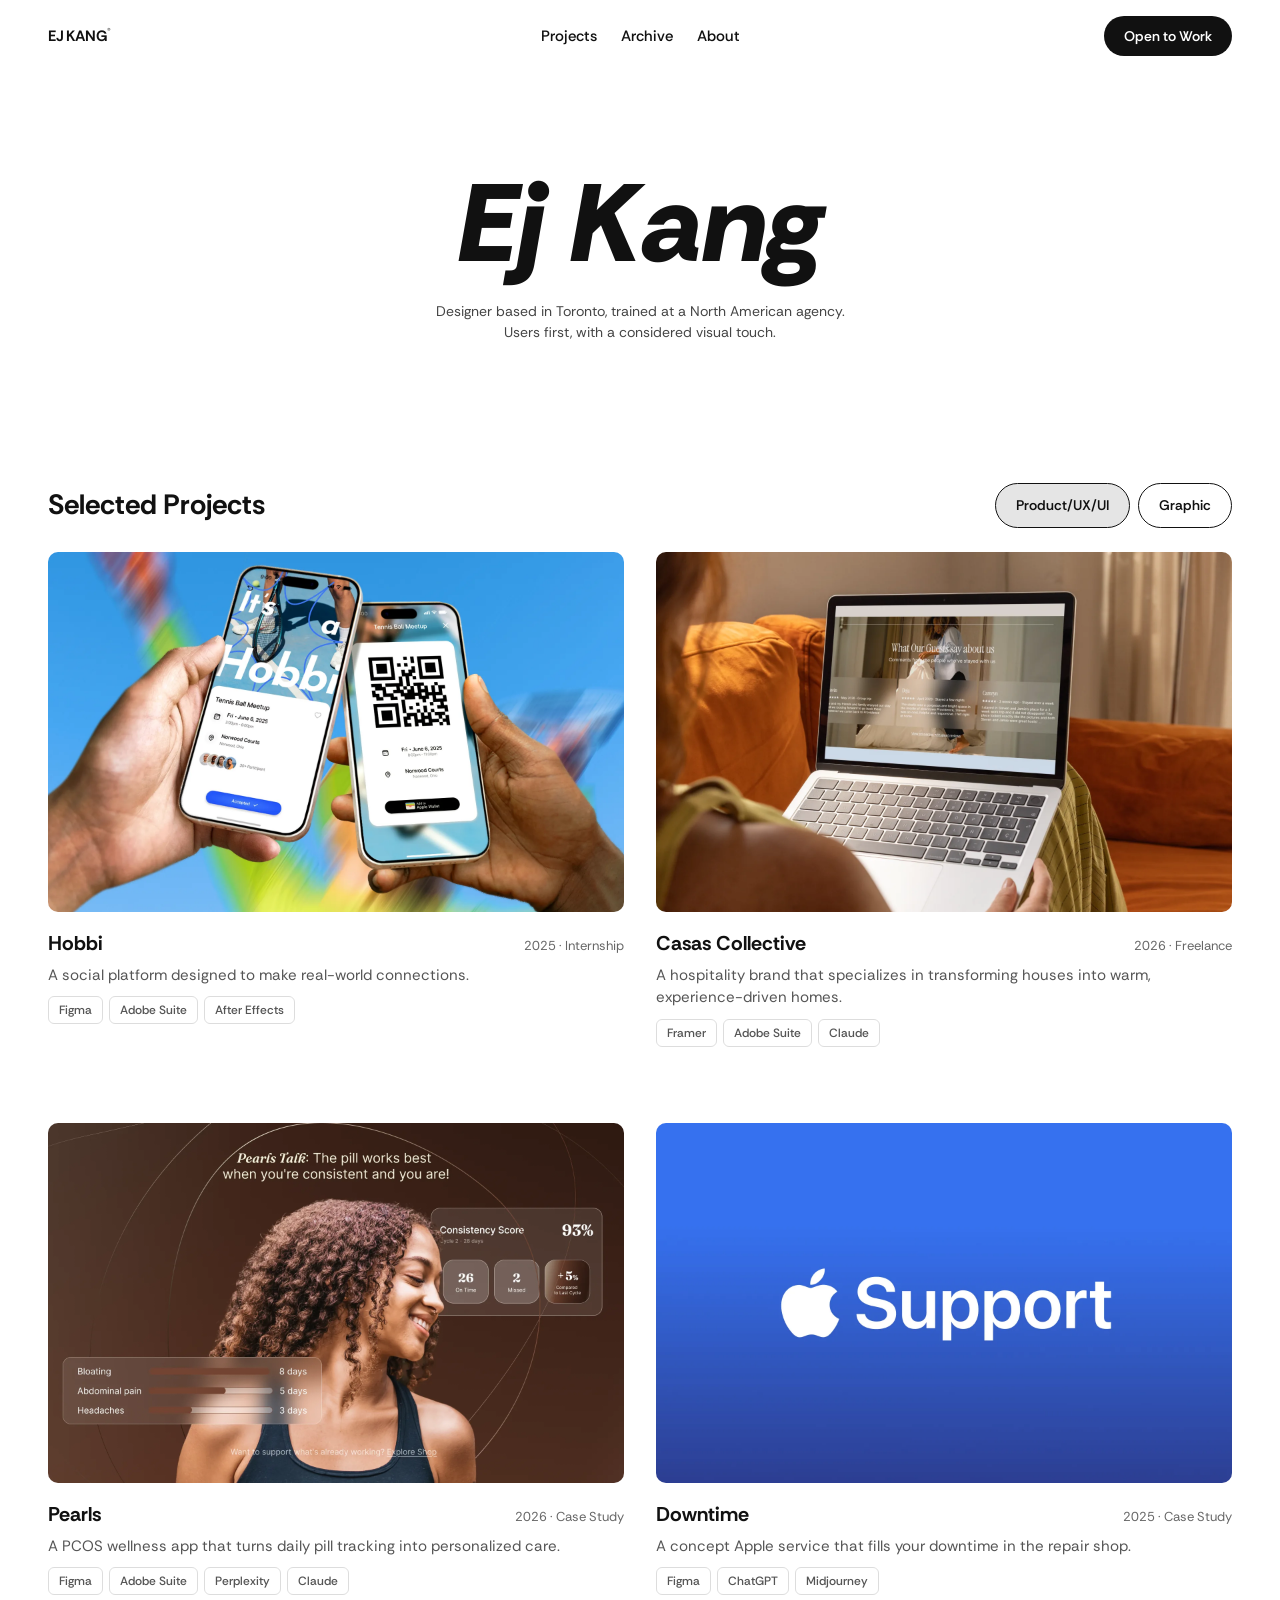
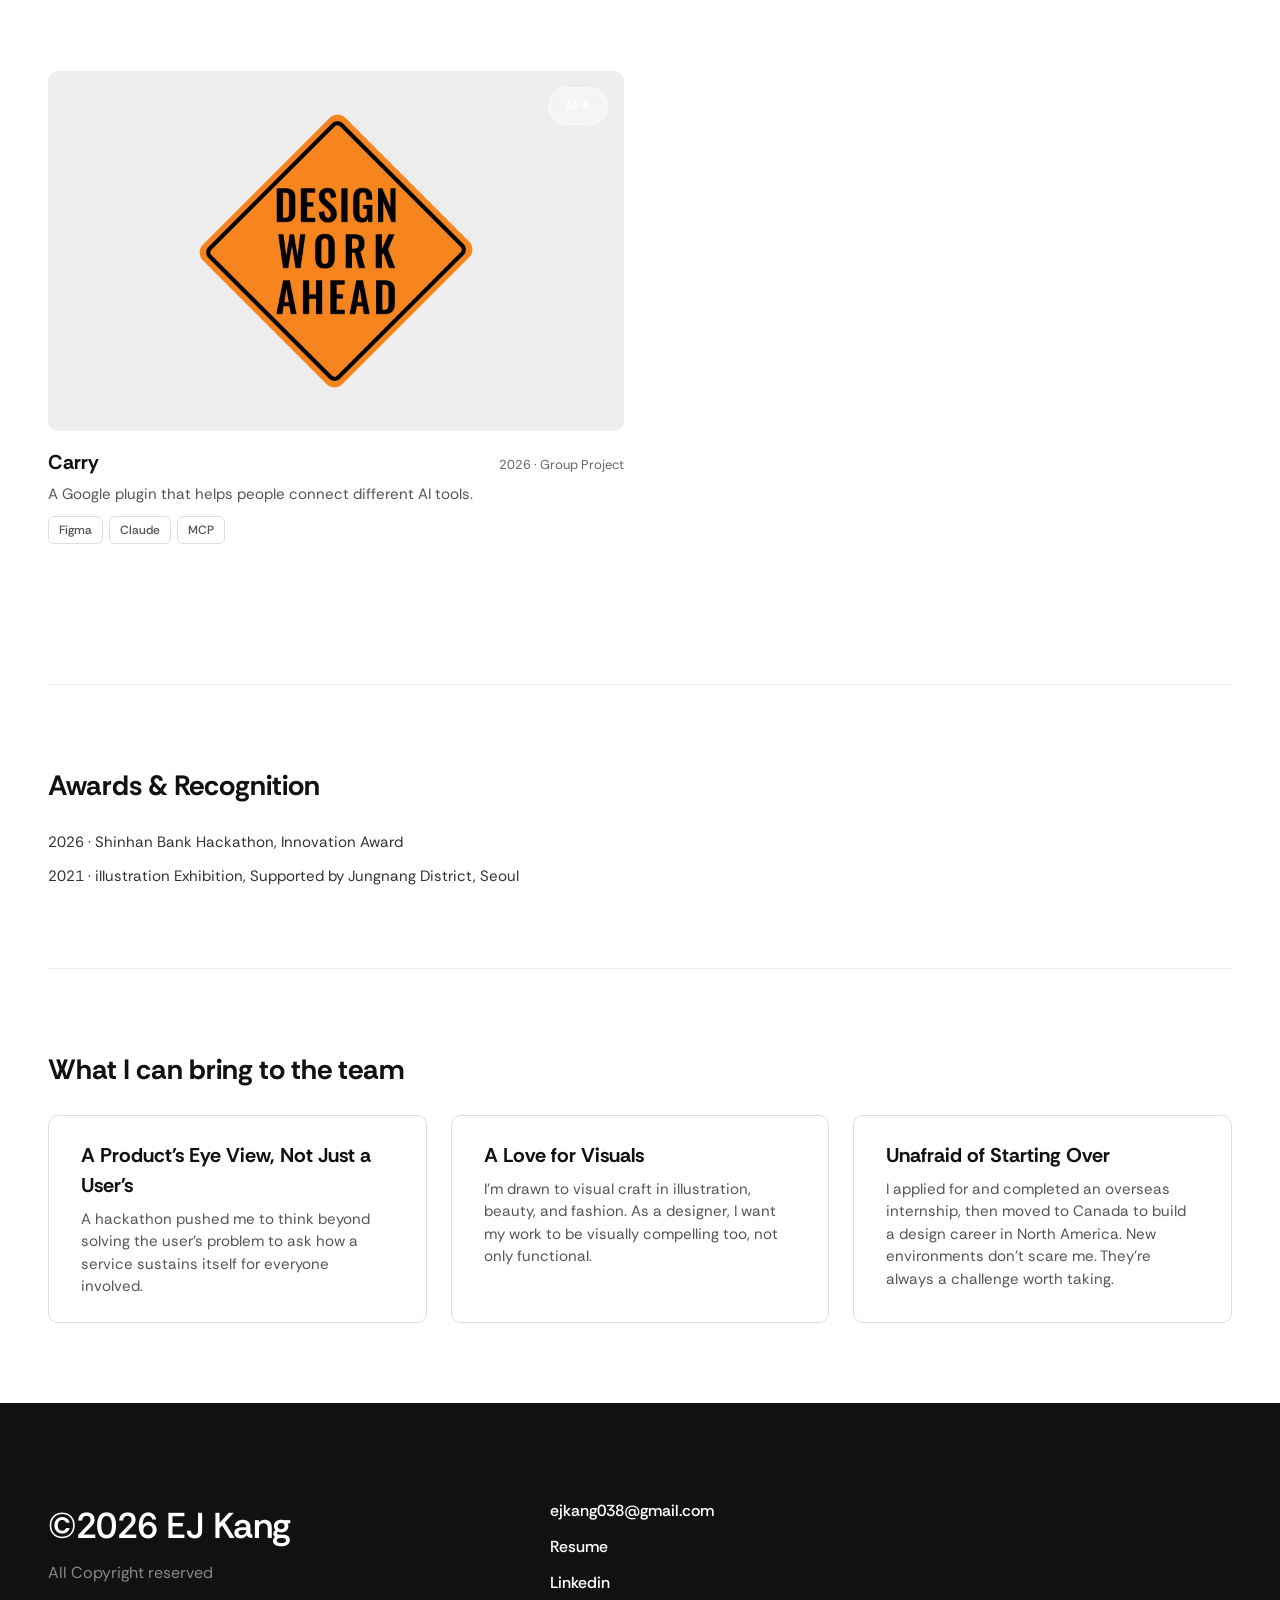
==== index.html @ 29d0599f "Add homepage dividers, name motion, and bold key words on About - Homepage: divider lines above Awar" ====
<!DOCTYPE html>
<html lang="en">
<head>
<!-- Umami -->
<script defer src="https://cloud.umami.is/script.js" data-website-id="9243c5bb-2964-4103-bc8a-e9dfcaadfc21"></script>
<link rel="icon" href="favicon.ico" sizes="any">
<link rel="icon" type="image/png" sizes="32x32" href="assets/icons/favicon-32.png">
<link rel="icon" type="image/png" sizes="16x16" href="assets/icons/favicon-16.png">
<link rel="apple-touch-icon" sizes="180x180" href="assets/icons/favicon-180.png">
<meta charset="UTF-8">
<meta name="viewport" content="width=device-width, initial-scale=1.0">
<title>EJ Kang | Portfolio</title>
<meta name="description" content="EJ Kang is a UX/UI designer based in Toronto. Agency-trained in North America, she designs with users at the center and a considered visual touch.">
<meta property="og:type" content="website">
<meta property="og:site_name" content="EJ Kang">
<meta property="og:title" content="EJ Kang | Portfolio">
<meta property="og:description" content="EJ Kang is a UX/UI designer based in Toronto. Agency-trained in North America, she designs with users at the center and a considered visual touch.">
<meta property="og:url" content="https://ej-kang.com/">
<meta property="og:image" content="https://ej-kang.com/assets/og/og-home.jpg">
<meta property="og:image:width" content="1200">
<meta property="og:image:height" content="630">
<meta name="twitter:card" content="summary_large_image">
<link rel="preload" href="assets/fonts/rethink-sans-latin-var.woff2" as="font" type="font/woff2" crossorigin>
<link rel="stylesheet" href="css/site.css?v=20261014">
<style>
  /* HERO */
  .hero {
    padding: 100px 0 60px;
  }
  .hero-row {
    display: flex;
    flex-direction: column;
    align-items: center;
    text-align: center;
    gap: 24px;
  }
  .hero h1 {
    font-size: clamp(56px, 11vw, 110px);
    font-weight: 700;
    letter-spacing: 0;
    line-height: 0.95;
  }
  .hero-tagline {
    max-width: 480px;
    font-size: 14px;
    color: #444;
  }
  .br-mobile { display: none; }

  /* HERO: click the name to spin it once in 3D */
  .hero-name { display: inline-block; perspective: 900px; cursor: pointer; -webkit-tap-highlight-color: transparent; border-radius: 12px; }
  .hero-name:focus-visible { outline: 2px solid #111; outline-offset: 8px; }
  .hero-name-inner { display: inline-block; transform-style: preserve-3d; }
  .hero-name.spin .hero-name-inner { animation: heroSpin 1s cubic-bezier(0.65, 0, 0.35, 1); }
  @keyframes heroSpin { from { transform: rotateY(0deg); } to { transform: rotateY(360deg); } }
  @media (prefers-reduced-motion: reduce) {
    .hero-name.spin .hero-name-inner { animation: none; }
  }

  /* PROJECTS */
  .section-label {
    font-size: 28px;
    font-weight: 700;
    margin: 80px 0 24px;
  }
  .section-header {
    display: flex;
    justify-content: space-between;
    align-items: center;
    margin: 80px 0 24px;
  }
  .section-header .section-label {
    margin: 0;
  }
  .filter-tabs {
    display: flex;
    gap: 8px;
  }
  .filter-tabs .tool {
    cursor: pointer;
    user-select: none;
    border: 1px solid #111;
    font-size: 14px;
    font-weight: 600;
    padding: 11px 20px;
    border-radius: 100px;
    background: transparent;
    color: #111;
  }
  .filter-tabs .tool.active {
    background: rgba(0, 0, 0, 0.1);
    color: #111;
    border-color: #111;
  }
  .projects-grid {
    display: grid;
    grid-template-columns: 1fr 1fr;
    column-gap: 32px;
    row-gap: 16px;
  }
  .project {
    margin-bottom: 60px;
  }
  .graphic-gallery {
    display: block;
    column-count: 3;
    column-gap: 16px;
  }
  .graphic-gallery img {
    display: block;
    width: 100%;
    height: auto;
    margin-bottom: 16px;
    break-inside: avoid;
    border-radius: 8px;
    background-color: rgba(0, 0, 0, 0.05);
    background-image: linear-gradient(100deg, rgba(0,0,0,0) 32%, rgba(0,0,0,0.05) 50%, rgba(0,0,0,0) 68%);
    background-size: 220% 100%;
    background-repeat: no-repeat;
    animation: gallerySkeleton 1.4s ease-in-out infinite;
  }
  .graphic-gallery img.loaded {
    background: none;
    animation: galleryFadeIn 0.45s ease;
  }
  @keyframes gallerySkeleton {
    from { background-position: 170% 0; }
    to   { background-position: -70% 0; }
  }
  @keyframes galleryFadeIn {
    from { opacity: 0; }
    to   { opacity: 1; }
  }
  @media (prefers-reduced-motion: reduce) {
    .graphic-gallery img,
    .graphic-gallery img.loaded { animation: none; }
  }
  .project-img {
    width: 100%;
    aspect-ratio: 16 / 10;
    border-radius: 10px;
    background: #eee;
    display: flex;
    align-items: center;
    justify-content: center;
    color: #999;
    font-size: 14px;
    overflow: hidden;
  }
  .project-img img { width: 100%; height: 100%; object-fit: cover; }
  .img-wrap { position: relative; }
  .img-overlay {
    position: absolute;
    inset: 0;
    background: rgba(0, 0, 0, 0.45);
    border-radius: 10px;
    display: flex;
    align-items: center;
    justify-content: center;
    color: #fff;
    font-size: 18px;
    font-weight: 600;
    letter-spacing: 0.5px;
    opacity: 0;
    transition: opacity 0.25s ease;
  }
  .img-wrap:hover .img-overlay { opacity: 1; }
  .ribbon {
    position: absolute;
    top: 16px;
    right: 16px;
    background: rgba(255, 255, 255, 0.4);
    backdrop-filter: blur(10px);
    -webkit-backdrop-filter: blur(10px);
    border: 1px solid rgba(255, 255, 255, 0.5);
    color: #fff;
    font-size: 13px;
    font-weight: 700;
    padding: 8px 16px;
    border-radius: 100px;
  }
  .project-tools {
    display: flex;
    gap: 6px;
    flex-wrap: wrap;
    margin-top: 10px;
  }
  .tool {
    font-size: 12px;
    font-weight: 500;
    padding: 4px 10px;
    border-radius: 6px;
    border: 1px solid #ddd;
    color: #555;
  }
  .project-meta {
    font-size: 13px;
    color: #666;
    white-space: nowrap;
  }
  .title-row {
    display: flex;
    justify-content: space-between;
    align-items: baseline;
    gap: 16px;
    margin-top: 16px;
  }
  .project-title {
    font-size: 20px;
    font-weight: 700;
  }
  .project-desc {
    font-size: 15px;
    color: #555;
    margin-top: 6px;
    max-width: 560px;
  }
  /* section dividers, same as the About page */
  #awards, #bring { border-top: 1px solid #eee; margin-top: 80px; }
  #awards > .section-label, #bring > .section-label { margin-top: 80px; }
  .award-list {
    display: flex;
    flex-direction: column;
    gap: 12px;
  }
  .award-item {
    font-size: 15px;
    color: #333;
  }

  /* WHAT I CAN BRING */
  .bring-scroll {
    display: flex;
    gap: 24px;
    overflow-x: auto;
  }
  .bring-item {
    border: 1px solid #ddd;
    border-radius: 10px;
    padding: 24px 32px;
    flex: 1 1 0;
    min-width: 280px;
    transition: border-color 0.2s ease, background 0.2s ease;
  }
  .bring-item:hover {
    border-color: #111;
    background: rgba(0, 0, 0, 0.1);
  }
  .bring-title {
    font-size: 20px;
    font-weight: 700;
    margin-bottom: 8px;
  }
  .bring-desc {
    font-size: 15px;
    color: #555;
    max-width: 640px;
  }

  /* CONTACT */
  .bottom-sheet {
    background: #111;
    color: #fff;
    margin-top: 80px;
  }

  /* Carry shake interaction */
  @keyframes carry-shake {
    0% { transform: translateX(0); }
    15% { transform: translateX(-6px); }
    30% { transform: translateX(6px); }
    45% { transform: translateX(-5px); }
    60% { transform: translateX(5px); }
    75% { transform: translateX(-3px); }
    90% { transform: translateX(3px); }
    100% { transform: translateX(0); }
  }
  #carry-shake.shaking { animation: carry-shake 0.55s cubic-bezier(0.36, 0.07, 0.19, 0.97) both; }
  @media (prefers-reduced-motion: reduce) {
    #carry-shake.shaking { animation: none; }
  }

  /* Project card hover lift + image zoom */
  .project { transition: transform 0.3s ease; }
  .project:has(.img-wrap:hover) { transform: translateY(-6px); }
  .project .img-wrap { cursor: pointer; }
  .project .project-img img { transition: transform 0.4s ease; }
  .project .img-wrap:hover .project-img img { transform: scale(1.06); }
  @media (max-width: 640px) {
    .hero-tagline { max-width: 100%; }
    .br-mobile { display: inline; }
    .projects-grid { grid-template-columns: 1fr; row-gap: 24px; }
    /* must stay after .projects-grid: same specificity, later rule wins */
    .graphic-gallery { column-count: 2; }
    .section-header { flex-direction: column; align-items: flex-start; gap: 12px; margin: 60px 0 16px; }
    .filter-tabs .tool { font-size: 12px; padding: 8px 14px; }
    .section-label { font-size: 22px; margin: 60px 0 16px; }
    .award-item { font-size: 13px; }
    #awards, #bring { margin-top: 60px; }
    #awards > .section-label, #bring > .section-label { margin-top: 60px; }
    .bring-item { flex: 0 0 280px; padding: 20px 24px; }
    .bring-title { font-size: 17px; }
    .bring-desc { font-size: 13px; }
  }
</style>
</head>
<body>

<div class="wrap wrap--wide">
  <nav>
    <div class="nav-left">
      <span class="logo">EJ KANG<sup>®</sup></span>
    </div>
    <div class="navlinks">
        <a href="#projects">Projects</a>
        <a href="#">Archive</a>
        <a href="about.html">About</a>
      </div>
    <div class="nav-right">
      <a href="#contact" class="nav-cta"><span class="nav-cta-roll"><span class="cta-stack"><span>Open to Work</span><span>Open to Work</span></span></span></a>
      <button type="button" class="nav-plus-mobile" id="navMobileToggle" aria-expanded="false" aria-label="Open menu" onclick="toggleMobileNav()">+</button>
    </div>
    <div class="nav-mobile-menu" id="navMobileMenu">
      <a href="#projects">Projects</a>
      <a href="#">Archive</a>
      <a href="about.html">About</a>
    </div>
  </nav>
  <main>

  <section class="hero">
    <div class="hero-row">
      <h1 class="entry" style="--d:0.05s;"><span class="hero-name" role="button" tabindex="0" aria-label="Ej Kang. Spin"><span class="hero-name-inner" data-italic-motion data-from="700" data-delay="700" data-mode="blend" data-dur="1400" data-stagger="90" data-ease="cubic-bezier(0.33, 0, 0.2, 1)"><span aria-hidden="true"><span class="kw-l">E</span><span class="kw-l">j</span> <span class="kw-l">K</span><span class="kw-l">a</span><span class="kw-l">n</span><span class="kw-l">g</span></span></span></span></h1>
      <p class="hero-tagline entry" style="--d:0.15s;">
        Designer based in Toronto,<br class="br-mobile"> trained at a North&nbsp;American&nbsp;agency.<br>Users first, with a considered visual touch.
      </p>
    </div>
  </section>

  <section id="projects">
    <div class="section-header">
      <h2 class="section-label">Selected Projects</h2>
      <div class="filter-tabs">
        <span class="tool active" data-tab="product">Product/UX/UI</span>
        <span class="tool" data-tab="graphic">Graphic</span>
      </div>
    </div>

    <div class="projects-grid" id="grid-product">
    <div class="project reveal">
      <a href="hobbi.html" class="img-wrap" style="text-decoration:none;color:inherit;display:block;" data-umami-event="project-click" data-umami-event-project="Hobbi">
        <div class="project-img"><img fetchpriority="high" decode="async" width="1920" height="1080" src="assets/hobbi/hobbi-hero.webp" alt="Hobbi: two phones showing a tennis meetup event and QR ticket"></div>
        <div class="img-overlay">UI · BX</div>
      </a>
      <div class="title-row">
        <div class="project-title">Hobbi</div>
        <div class="project-meta">2025 · Internship</div>
      </div>
      <div class="project-desc">A social platform designed to make real-world connections.</div>
      <div class="project-tools">
        <span class="tool">Figma</span>
        <span class="tool">Adobe Suite</span>
        <span class="tool">After Effects</span>
      </div>
    </div>

    <div class="project reveal">
      <a href="casas-collective.html" class="img-wrap" style="text-decoration:none;color:inherit;display:block;" data-umami-event="project-click" data-umami-event-project="Casas Collective">
        <div class="project-img"><img loading="lazy" decode="async" width="1920" height="1080" src="assets/casas/casas-thumb.webp" alt="Casas Collective" style="width:100%;height:100%;object-fit:cover;display:block;"></div>
        <div class="img-overlay">Web · UXUI · BX</div>
      </a>
      <div class="title-row">
        <div class="project-title">Casas Collective</div>
        <div class="project-meta">2026 · Freelance</div>
      </div>
      <div class="project-desc">A hospitality brand that specializes in transforming houses into warm, experience-driven homes.</div>
      <div class="project-tools">
        <span class="tool">Framer</span>
        <span class="tool">Adobe Suite</span>
        <span class="tool">Claude</span>
      </div>
    </div>

    <div class="project reveal">
      <a href="pearls.html" class="img-wrap" style="text-decoration:none;color:inherit;display:block;" data-umami-event="project-click" data-umami-event-project="Pearls">
        <div class="project-img"><img loading="lazy" decode="async" width="1920" height="1080" src="assets/pearls/pearls-thumb.webp" alt="Pearls: wordmark on a deep brown background"></div>
        <div class="img-overlay">Product · UXUI</div>
      </a>
      <div class="title-row">
        <div class="project-title">Pearls</div>
        <div class="project-meta">2026 · Case Study</div>
      </div>
      <div class="project-desc">A PCOS wellness app that turns daily pill tracking into personalized care.</div>
      <div class="project-tools">
        <span class="tool">Figma</span>
        <span class="tool">Adobe Suite</span>
        <span class="tool">Perplexity</span>
        <span class="tool">Claude</span>
      </div>
    </div>

    <div class="project reveal">
      <a href="downtime.html" class="img-wrap" style="text-decoration:none;color:inherit;display:block;" data-umami-event="project-click" data-umami-event-project="Downtime">
        <div class="project-img"><img loading="lazy" decode="async" width="1920" height="1080" src="assets/downtime/downtime-thumb.webp" alt="Downtime" style="width:100%;height:100%;object-fit:cover;display:block;"></div>
        <div class="img-overlay">UX · UI</div>
      </a>
      <div class="title-row">
        <div class="project-title">Downtime</div>
        <div class="project-meta">2025 · Case Study</div>
      </div>
      <div class="project-desc">A concept Apple service that fills your downtime in the repair shop.</div>
      <div class="project-tools">
        <span class="tool">Figma</span>
        <span class="tool">ChatGPT</span>
        <span class="tool">Midjourney</span>
      </div>
    </div>

    <div class="project reveal">
      <div class="img-wrap" id="carry-shake" style="cursor:pointer;">
        <div class="project-img"><img loading="lazy" decode="async" width="1920" height="1080" src="assets/carry/carry-thumb.webp" alt="Carry" style="width:100%;height:100%;object-fit:cover;display:block;"></div>
        <div class="img-overlay">Product · BX</div>
        <div class="ribbon">AI ✦</div>
      </div>
      <div class="title-row">
        <div class="project-title">Carry</div>
        <div class="project-meta">2026 · Group Project</div>
      </div>
      <div class="project-desc">A Google plugin that helps people connect different AI tools.</div>
      <div class="project-tools">
        <span class="tool">Figma</span>
        <span class="tool">Claude</span>
        <span class="tool">MCP</span>
      </div>
    </div>
    </div>

    <div class="projects-grid graphic-gallery" id="grid-graphic" style="display:none;">
      <img loading="lazy" decode="async" width="1000" height="1415" src="assets/graphic/graphic-1.webp" alt="Graphic work 1">
      <img loading="lazy" decode="async" width="1000" height="1540" src="assets/graphic/graphic-2.webp" alt="Graphic work 2">
      <img loading="lazy" decode="async" width="1000" height="1000" src="assets/graphic/graphic-3.webp" alt="Graphic work 3">
      <img loading="lazy" decode="async" width="1000" height="1000" src="assets/graphic/graphic-4.webp" alt="Graphic work 4">
      <img loading="lazy" decode="async" width="621" height="878" src="assets/graphic/graphic-5.webp" alt="Graphic work 5">
      <img loading="lazy" decode="async" width="1000" height="1000" src="assets/graphic/graphic-6.webp" alt="Graphic work 6">
      <img loading="lazy" decode="async" width="1000" height="1143" src="assets/graphic/graphic-7.webp" alt="Graphic work 7">
      <img loading="lazy" decode="async" width="525" height="525" src="assets/graphic/graphic-8.webp" alt="Graphic work 8">
      <img loading="lazy" decode="async" width="525" height="525" src="assets/graphic/graphic-9.webp" alt="Graphic work 9">
      <img loading="lazy" decode="async" width="834" height="1194" src="assets/graphic/graphic-10.webp" alt="Graphic work 10">
      <img loading="lazy" decode="async" width="1000" height="1328" src="assets/graphic/graphic-11.webp" alt="Graphic work 11">
      <img loading="lazy" decode="async" width="1000" height="1327" src="assets/graphic/graphic-12.webp" alt="Graphic work 12">
      <img loading="lazy" decode="async" width="1000" height="1416" src="assets/graphic/graphic-13.webp" alt="Graphic work 13">
      <img loading="lazy" decode="async" width="1000" height="1000" src="assets/graphic/graphic-14.webp" alt="Graphic work 14">
      <img loading="lazy" decode="async" width="1000" height="1414" src="assets/graphic/graphic-15.webp" alt="Graphic work 15">
    </div>
  </section>

  <section id="awards">
    <h2 class="section-label reveal">Awards & Recognition</h2>
    <div class="award-list">
      <div class="award-item">2026 · Shinhan Bank Hackathon, Innovation Award</div>
      <div class="award-item">2021 · illustration Exhibition, Supported by Jungnang District, Seoul</div>
    </div>
  </section>

  <section id="bring">
    <h2 class="section-label reveal">What I can bring to the team</h2>

    <div class="bring-scroll">
    <div class="bring-item">
      <div class="bring-title">A Product's Eye View, Not Just a User's</div>
      <p class="bring-desc">A hackathon pushed me to think beyond solving the user's problem to ask how a service sustains itself for everyone involved.</p>
    </div>

    <div class="bring-item">
      <div class="bring-title">A Love for Visuals</div>
      <p class="bring-desc">I'm drawn to visual craft in illustration, beauty, and fashion. As a designer, I want my work to be visually compelling too, not only functional.</p>
    </div>

    <div class="bring-item">
      <div class="bring-title">Unafraid of Starting Over</div>
      <p class="bring-desc">I applied for and completed an overseas internship, then moved to Canada to build a design career in North America. New environments don't scare me. They're always a challenge worth taking.</p>
    </div>
    </div>
  </section>
  </main>
</div>

<footer class="bottom-sheet">
  <div class="wrap wrap--wide">
    <section id="contact" class="contact">
      <div class="bottom-left">
        <h2>©2026 EJ Kang</h2>
        <p class="copyright-sub">All Copyright reserved</p>
      </div>
      <div class="bottom-links">
        <a href="mailto:ejkang038@gmail.com" data-umami-event="external-link" data-umami-event-link="email">ejkang038@gmail.com</a>
        <a href="https://docs.google.com/document/d/1tygZGHCwR9sJoc2kIixEkGQdjlFJI0BtpjXjynefcQQ/edit?usp=sharing" target="_blank" rel="noopener" data-umami-event="resume-click">Resume</a>
        <a href="https://www.linkedin.com/in/ejkang085333" target="_blank" rel="noopener" data-umami-event="external-link" data-umami-event-link="linkedin">Linkedin</a>
      </div>
    </section>
  </div>
</footer>

<script>
  const filterTabs = document.querySelectorAll('.filter-tabs .tool');
  const filterGrids = {
    product: document.getElementById('grid-product'),
    graphic: document.getElementById('grid-graphic')
  };
  const filterDisplay = { product: 'grid', graphic: 'block' };
  filterTabs.forEach(function(tab) {
    tab.addEventListener('click', function() {
      filterTabs.forEach(function(t) { t.classList.remove('active'); });
      tab.classList.add('active');
      Object.keys(filterGrids).forEach(function(key) {
        filterGrids[key].style.display = (key === tab.dataset.tab) ? filterDisplay[key] : 'none';
      });
      if (window.setScrollContext) setScrollContext('home-' + tab.dataset.tab);
    });
  });

  // Carry card shakes on click (no detail page yet)
  var carryShake = document.getElementById('carry-shake');
  if (carryShake) {
    carryShake.addEventListener('click', function() {
      if (window.umami) umami.track('carry-shake');
      carryShake.classList.remove('shaking');
      void carryShake.offsetWidth; // restart animation
      carryShake.classList.add('shaking');
    });
    carryShake.addEventListener('animationend', function() {
      carryShake.classList.remove('shaking');
    });
  }
</script>

<script src="js/site.js?v=20261014"></script>
</body>
</html>
---- css/site.css ----
@font-face {
  font-family: 'Rethink Sans';
  src: url('../assets/fonts/rethink-sans-latin-var.woff2') format('woff2');
  font-weight: 400 800;
  font-style: normal;
  font-display: swap;
  unicode-range: U+0000-00FF, U+0131, U+0152-0153, U+02BB-02BC, U+02C6, U+02DA, U+02DC, U+2000-206F, U+2074, U+20AC, U+2122, U+2190-2199, U+2212, U+2215, U+FEFF, U+FFFD;
}
@font-face {
  font-family: 'Rethink Sans';
  src: url('../assets/fonts/rethink-sans-latin-italic-var.woff2') format('woff2');
  font-weight: 400 800;
  font-style: italic;
  font-display: swap;
  unicode-range: U+0000-00FF, U+0131, U+0152-0153, U+02BB-02BC, U+02C6, U+02DA, U+02DC, U+2000-206F, U+2074, U+20AC, U+2122, U+2190-2199, U+2212, U+2215, U+FEFF, U+FFFD;
}

/* Italic motion: letters rest in their final italic bold look; js/site.js animates into it */
.kw-l { display: inline-block; font-weight: 800; font-style: italic; }
[data-mode="weight"] .kw-l { font-style: normal; }

/* ==========================================================
   site.css — shared across every page
   Page-specific styles stay in each HTML file's <style> block,
   which loads after this file and therefore wins on conflicts.
   ========================================================== */

/* BASE */
* { margin: 0; padding: 0; box-sizing: border-box; }
body {
  font-family: 'Rethink Sans', -apple-system, BlinkMacSystemFont, sans-serif;
  color: #111;
  background: #fff;
  line-height: 1.5;
}
.wrap { max-width: 980px; margin: 0 auto; padding: 0 32px; }

/* NAV */
nav {
  position: sticky;
  top: 0;
  z-index: 100;
  display: grid;
  grid-template-columns: 1fr auto 1fr;
  align-items: center;
  background: #fff;
  padding: 16px 0;
}
.nav-left { display: flex; align-items: baseline; gap: 12px; }
.logo { font-weight: 700; font-size: 15px; letter-spacing: -0.2px; }
.logo sup { font-size: 10px; }
.nav-right { display: flex; align-items: center; justify-content: flex-end; gap: 24px; grid-column: 3; }
.navlinks { display: flex; gap: 24px; }
.navlinks a { color: #111; text-decoration: none; font-size: 15px; font-weight: 500; }
.navlinks a:hover { opacity: 0.6; }
.nav-cta {
  background: #111; color: #fff; font-size: 14px; font-weight: 600;
  padding: 11px 20px; border-radius: 100px; text-decoration: none; white-space: nowrap;
}
.nav-cta { display: inline-flex; justify-content: center; line-height: 1.3; overflow: hidden; }
.nav-cta.sized { transition: background 0.2s ease, transform 0.12s ease, width 0.4s cubic-bezier(0.65, 0, 0.35, 1); }
.nav-cta-roll { display: block; height: 1.3em; overflow: hidden; }
.cta-stack { display: block; transition: transform 0.4s cubic-bezier(0.65, 0, 0.35, 1); }
.cta-stack > span { display: block; height: 1.3em; white-space: nowrap; }
.nav-cta:hover .cta-stack { transform: translateY(-1.3em); }
.cta-stack.swap { transform: translateY(-1.3em) !important; }
.cta-stack.reset { transition: none; }
.nav-plus-mobile {
  display: none; width: 40px; height: 40px; border-radius: 50%;
  background: #111; align-items: center; justify-content: center;
  text-decoration: none; color: #fff; font-size: 20px; flex-shrink: 0;
  border: none; cursor: pointer; font-family: inherit; padding: 0; line-height: 1;
}
.nav-plus-mobile:hover { background: #333; }
.nav-mobile-menu {
  display: none;
  position: absolute;
  top: 62px;
  right: 12px;
  background: #fff;
  border-radius: 12px;
  box-shadow: 0 8px 24px rgba(0,0,0,0.15);
  padding: 8px;
  flex-direction: column;
  min-width: 160px;
  z-index: 200;
}
.nav-mobile-menu.open { display: flex; }
.nav-mobile-menu a {
  padding: 12px 16px; color: #111; text-decoration: none;
  font-size: 15px; font-weight: 500; border-radius: 8px;
}
.nav-mobile-menu a:hover { background: #f5f5f5; }

/* CONTACT / FOOTER */
/* about.html overrides margin-top to 40px in its own <style> */
.bottom-sheet { background: #111; color: #fff; margin-top: 80px; }
.contact { padding: 100px 0; display: flex; justify-content: space-between; align-items: flex-start; gap: 40px; }
.contact h2 { font-size: 36px; font-weight: 600; letter-spacing: -0.5px; margin-bottom: 8px; color: #fff; }
.copyright-sub { font-size: 16px; color: #888; }
.bottom-links { display: flex; flex-direction: column; gap: 12px; text-align: left; }
.bottom-links a { color: #fff; font-weight: 500; text-decoration: none; font-size: 16px; }
.bottom-links a:hover { text-decoration: underline; }

@media (max-width: 640px) {
  .wrap { padding: 0 16px; }
  .navlinks { display: none; }
  .nav-plus-mobile { display: flex; }
  .nav-right { gap: 0; }

  /* Copyright / footer */
  .contact { flex-direction: column; gap: 24px; padding: 60px 0; }
  .contact h2 { font-size: 24px; }
  .copyright-sub { font-size: 13px; }
  .bottom-links a { font-size: 14px; }
}

/* ===== Micro-interactions ===== */
/* Underline slide on links */
.navlinks a, .bottom-links a { position: relative; }
.navlinks a::after, .bottom-links a::after {
  content: ''; position: absolute; left: 0; bottom: -2px;
  width: 100%; height: 1px; background: currentColor;
  transform: scaleX(0); transform-origin: left;
  transition: transform 0.28s ease;
}
.navlinks a:hover::after, .bottom-links a:hover::after { transform: scaleX(1); }
.bottom-links a:hover { text-decoration: none; }
.navlinks a:hover { opacity: 1; }
/* Button press feedback */
.nav-cta, .nav-plus-mobile { transition: background 0.2s ease, transform 0.12s ease; }
.nav-cta:active, .nav-plus-mobile:active { transform: scale(0.95); }
/* Scroll reveal */
.reveal { opacity: 0; transform: translateY(20px); transition: opacity 0.6s ease, transform 0.6s ease; }
.reveal.in { opacity: 1; transform: translateY(0); }
/* Page entry fade */
.entry { opacity: 0; transform: translateY(16px); }
.entry.play { animation: entryFadeUp 0.6s ease forwards; animation-delay: var(--d, 0s); }
@keyframes entryFadeUp { to { opacity: 1; transform: translateY(0); } }
@media (prefers-reduced-motion: reduce) {
  .reveal, .entry { opacity: 1 !important; transform: none !important; transition: none !important; animation: none !important; }
  .navlinks a::after, .bottom-links a::after { transition: none; }
  .cta-stack, .nav-cta.sized, .detail-arrow, .cd-pl { transition: none; }
}

/* ===== DETAIL PAGES: split layout (left info fixed, right media scrolls) ===== */
.wrap--wide { --gutter: 48px; max-width: 1440px; padding: 0 var(--gutter); }
.detail-split { display: grid; grid-template-columns: minmax(0, 2fr) minmax(0, 3fr); gap: var(--gutter); align-items: start; }
.detail-info {
  position: sticky; top: 72px; z-index: 5; /* keeps the floating prev/next pill above the image column */
  min-height: calc(100vh - 72px); max-height: calc(100vh - 72px);
  overflow-y: auto; scrollbar-width: none;
  display: flex; flex-direction: column; padding: 48px 0;
}
.detail-info::-webkit-scrollbar { display: none; }
.detail-info h1 { font-size: clamp(40px, calc(5.4vw - 8px), 70px); /* sized so "Casas Collective" fits on one line */ font-weight: 600; letter-spacing: -1.5px; line-height: 0.95; margin-bottom: 48px; }
.detail-cols {
  display: grid; grid-template-columns: minmax(0, 1fr) minmax(0, 2fr);
  grid-template-areas: "year disc" "credit about";
  column-gap: var(--gutter); row-gap: 48px;
}
.detail-side, .detail-col-main { display: contents; }
.detail-year { grid-area: year; }
.detail-disciplines { grid-area: disc; }
.detail-credit { grid-area: credit; }
.detail-about { grid-area: about; }
.detail-year { font-size: 16px; color: #111; }
.detail-cols p { font-size: 16px; color: #111; }
.detail-about p { margin-bottom: 16px; max-width: 440px; }
.detail-about p:last-child { margin-bottom: 0; }
.detail-credit p { color: rgba(17, 17, 17, 0.5); }
/* prev / next project: floating pill at the bottom center of the screen */
.detail-nav {
  position: fixed; left: 50%; bottom: 24px; transform: translateX(-50%); z-index: 90;
  display: flex; gap: 4px; padding: 6px;
  background: rgba(17, 17, 17, 0.6); backdrop-filter: blur(20px); -webkit-backdrop-filter: blur(20px);
  border-radius: 100px; box-shadow: 0 8px 24px rgba(0, 0, 0, 0.18);
}
.detail-nav .detail-arrow {
  display: flex; align-items: center; justify-content: center;
  width: 48px; height: 40px; border-radius: 100px; color: #fff; font-size: 20px;
  transition: background 0.2s ease, transform 0.25s ease;
}
.detail-nav .detail-arrow:hover { background: rgba(255, 255, 255, 0.14); }
.detail-arrow { font-size: 32px; line-height: 1; color: #111; text-decoration: none; display: inline-block; transition: transform 0.25s ease; }
.detail-arrow--prev:hover { transform: translateX(-8px); }
.detail-arrow--next:hover { transform: translateX(8px); }
.detail-media { padding: 48px 0 96px; min-width: 0; }
.detail-media .detail-hero-img { border-radius: 10px; overflow: hidden; }
/* one even 24px rhythm between every block in the right column */
.detail-media > * { margin-top: 0 !important; margin-bottom: 0 !important; padding-top: 0 !important; padding-bottom: 0 !important; }
.detail-media > * + * { margin-top: 24px !important; }
.detail-media .gallery { gap: 24px; }
.detail-media > .core-decision-section { margin-top: 96px !important; }
/* footer on detail pages follows the same columns: copyright under the info panel, links under the images */
.wrap--wide .contact { display: grid; grid-template-columns: minmax(0, 2fr) minmax(0, 3fr); gap: var(--gutter); padding: 96px 0; }
.visually-hidden { position: absolute !important; width: 1px; height: 1px; overflow: hidden; clip: rect(0 0 0 0); white-space: nowrap; }
/* Core Decision accordion */
.cd-title { font-size: 40px; font-weight: 700; letter-spacing: -0.5px; margin-bottom: 24px; }
.cd-list { border-top: 1px solid #ddd; }
.cd-list details { border-bottom: 1px solid #ddd; }
.cd-list summary { list-style: none; display: grid; grid-template-columns: 48px 1fr 24px; gap: 24px; padding: 24px 0; cursor: pointer; align-items: baseline; }
.cd-list summary::-webkit-details-marker { display: none; }
.cd-n { font-size: 14px; color: rgba(17, 17, 17, 0.5); }
.cd-t { font-size: 18px; font-weight: 700; }
.cd-pl { font-size: 22px; text-align: right; transition: transform 0.25s ease; }
.cd-list details[open] .cd-pl { transform: rotate(45deg); }
.cd-list details p { padding: 0 48px 24px 72px; font-size: 15px; color: #555; max-width: 620px; }
@media (max-width: 900px) {
  .detail-split { grid-template-columns: 1fr; gap: 0; }
  .detail-info { position: static; min-height: 0; max-height: none; overflow: visible; }
  /* mobile: "2026 · Case Study · Solo Project" on one line, then roles, then intro */
  .detail-cols { display: block; }
  .detail-year, .detail-credit, .detail-credit p { display: inline; }
  .detail-credit p::before { content: "\00B7\00A0"; }
  .detail-disciplines { display: block; margin-top: 24px; }
  .detail-about { display: block; margin-top: 48px; }
  .cd-title { font-size: 26px; }
  .cd-list summary { grid-template-columns: 24px 1fr 24px; gap: 24px; }
  .cd-list details p { padding: 0 0 24px 48px; }
  .wrap--wide .contact { grid-template-columns: 1fr; gap: 24px; padding: 48px 0; }
}
@media (max-width: 640px) { .wrap--wide { --gutter: 16px; } }
/* Detail pages: 3s hint under the pill on page entry */
.cta-hint {
  position: absolute; right: 0; top: calc(100% + 12px);
  background: rgba(0, 0, 0, 0.1); backdrop-filter: blur(12px); -webkit-backdrop-filter: blur(12px);
  color: #111; font-size: 13px; line-height: 1.4; font-weight: 600; text-align: center;
  padding: 10px 18px; border-radius: 16px; white-space: nowrap;
  opacity: 0; transform: translateY(-4px); transition: opacity 0.3s ease, transform 0.3s ease;
  pointer-events: none;
}
.cta-hint::before {
  content: ''; position: absolute; top: -6px; right: var(--arrow-right, 28px); width: 10px; height: 10px;
  background: rgba(0, 0, 0, 0.1);
  transform: rotate(45deg); clip-path: polygon(0 0, 100% 0, 0 100%);
}
.cta-hint.show { opacity: 1; transform: none; }
.nav-right { position: relative; }
@media (prefers-reduced-motion: reduce) { .cta-hint { transition: none; } }
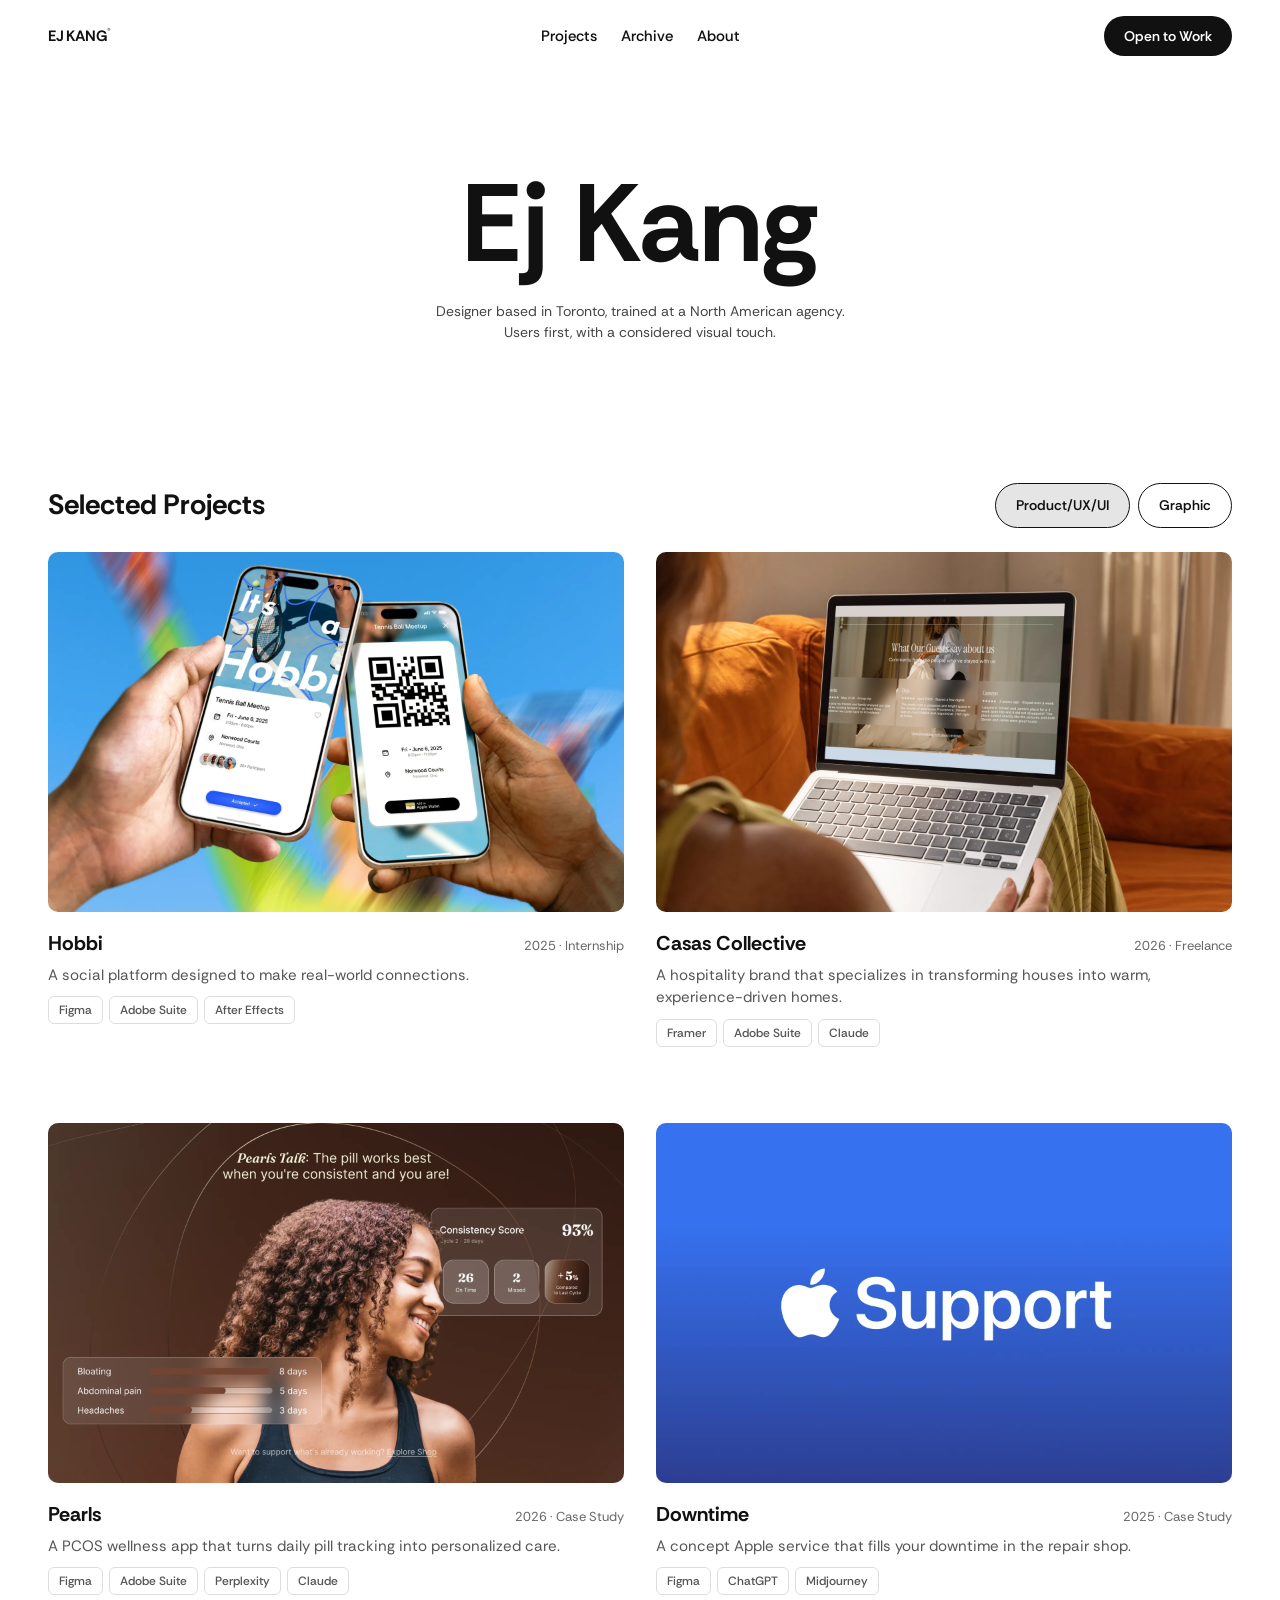
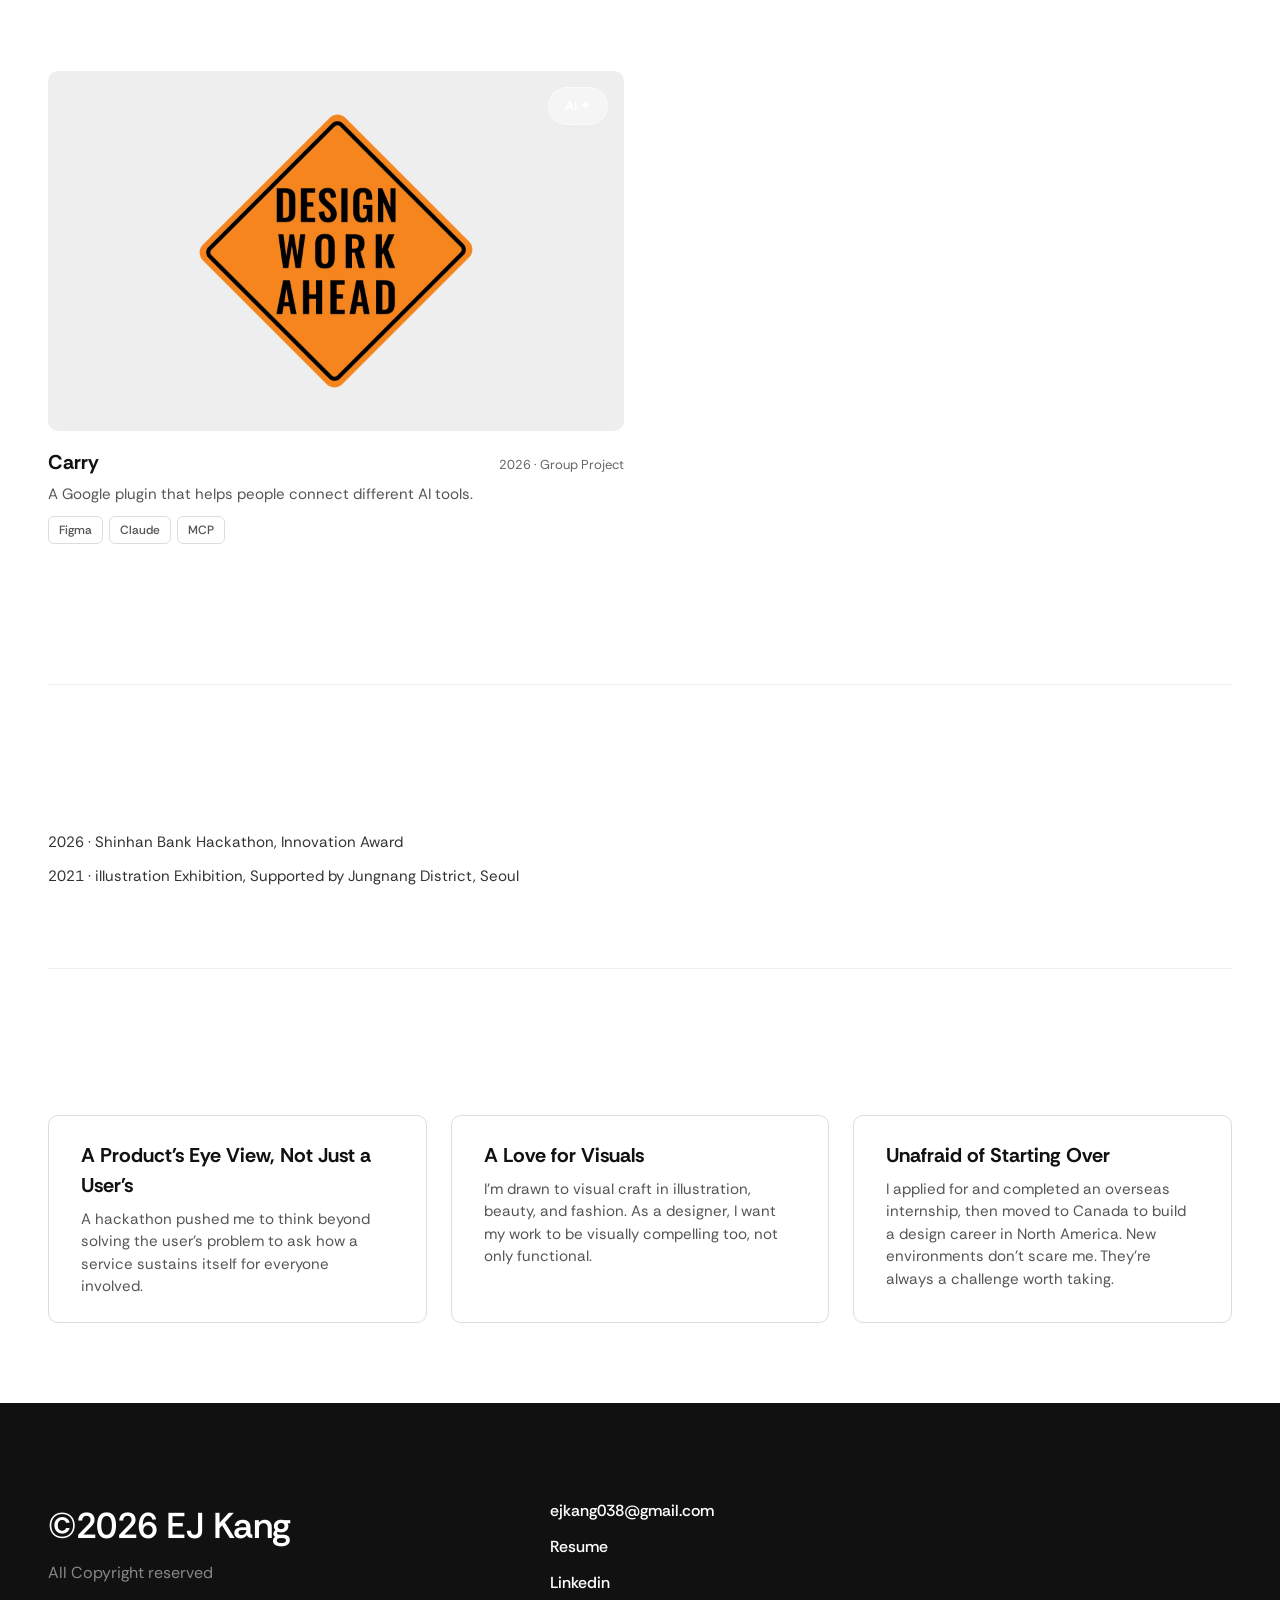
==== commit 5028617a: "Simplify "Ej Kang" to plain bold with a single spin on load - Remove the italic letter motion from t" ====
--- a/index.html
+++ b/index.html
@@ -21,7 +21,7 @@
 <meta property="og:image:height" content="630">
 <meta name="twitter:card" content="summary_large_image">
 <link rel="preload" href="assets/fonts/rethink-sans-latin-var.woff2" as="font" type="font/woff2" crossorigin>
-<link rel="stylesheet" href="css/site.css?v=20261014">
+<link rel="stylesheet" href="css/site.css?v=20261014b">
 <style>
   /* HERO */
   .hero {
@@ -330,7 +330,7 @@
 
   <section class="hero">
     <div class="hero-row">
-      <h1 class="entry" style="--d:0.05s;"><span class="hero-name" role="button" tabindex="0" aria-label="Ej Kang. Spin"><span class="hero-name-inner" data-italic-motion data-from="700" data-delay="700" data-mode="blend" data-dur="1400" data-stagger="90" data-ease="cubic-bezier(0.33, 0, 0.2, 1)"><span aria-hidden="true"><span class="kw-l">E</span><span class="kw-l">j</span> <span class="kw-l">K</span><span class="kw-l">a</span><span class="kw-l">n</span><span class="kw-l">g</span></span></span></span></h1>
+      <h1 class="entry" style="--d:0.05s;"><span class="hero-name" role="button" tabindex="0" aria-label="Ej Kang. Spin"><span class="hero-name-inner">Ej Kang</span></span></span></h1>
       <p class="hero-tagline entry" style="--d:0.15s;">
         Designer based in Toronto,<br class="br-mobile"> trained at a North&nbsp;American&nbsp;agency.<br>Users first, with a considered visual touch.
       </p>
@@ -534,6 +534,6 @@
   }
 </script>
 
-<script src="js/site.js?v=20261014"></script>
+<script src="js/site.js?v=20261014b"></script>
 </body>
 </html>
--- a/css/site.css
+++ b/css/site.css
@@ -6,18 +6,9 @@
   font-display: swap;
   unicode-range: U+0000-00FF, U+0131, U+0152-0153, U+02BB-02BC, U+02C6, U+02DA, U+02DC, U+2000-206F, U+2074, U+20AC, U+2122, U+2190-2199, U+2212, U+2215, U+FEFF, U+FFFD;
 }
-@font-face {
-  font-family: 'Rethink Sans';
-  src: url('../assets/fonts/rethink-sans-latin-italic-var.woff2') format('woff2');
-  font-weight: 400 800;
-  font-style: italic;
-  font-display: swap;
-  unicode-range: U+0000-00FF, U+0131, U+0152-0153, U+02BB-02BC, U+02C6, U+02DA, U+02DC, U+2000-206F, U+2074, U+20AC, U+2122, U+2190-2199, U+2212, U+2215, U+FEFF, U+FFFD;
-}
-
-/* Italic motion: letters rest in their final italic bold look; js/site.js animates into it */
-.kw-l { display: inline-block; font-weight: 800; font-style: italic; }
-[data-mode="weight"] .kw-l { font-style: normal; }
+
+/* Key word motion: letters rest at their final bold weight; js/site.js animates into it */
+.kw-l { display: inline-block; font-weight: 800; }
 
 /* ==========================================================
    site.css — shared across every page
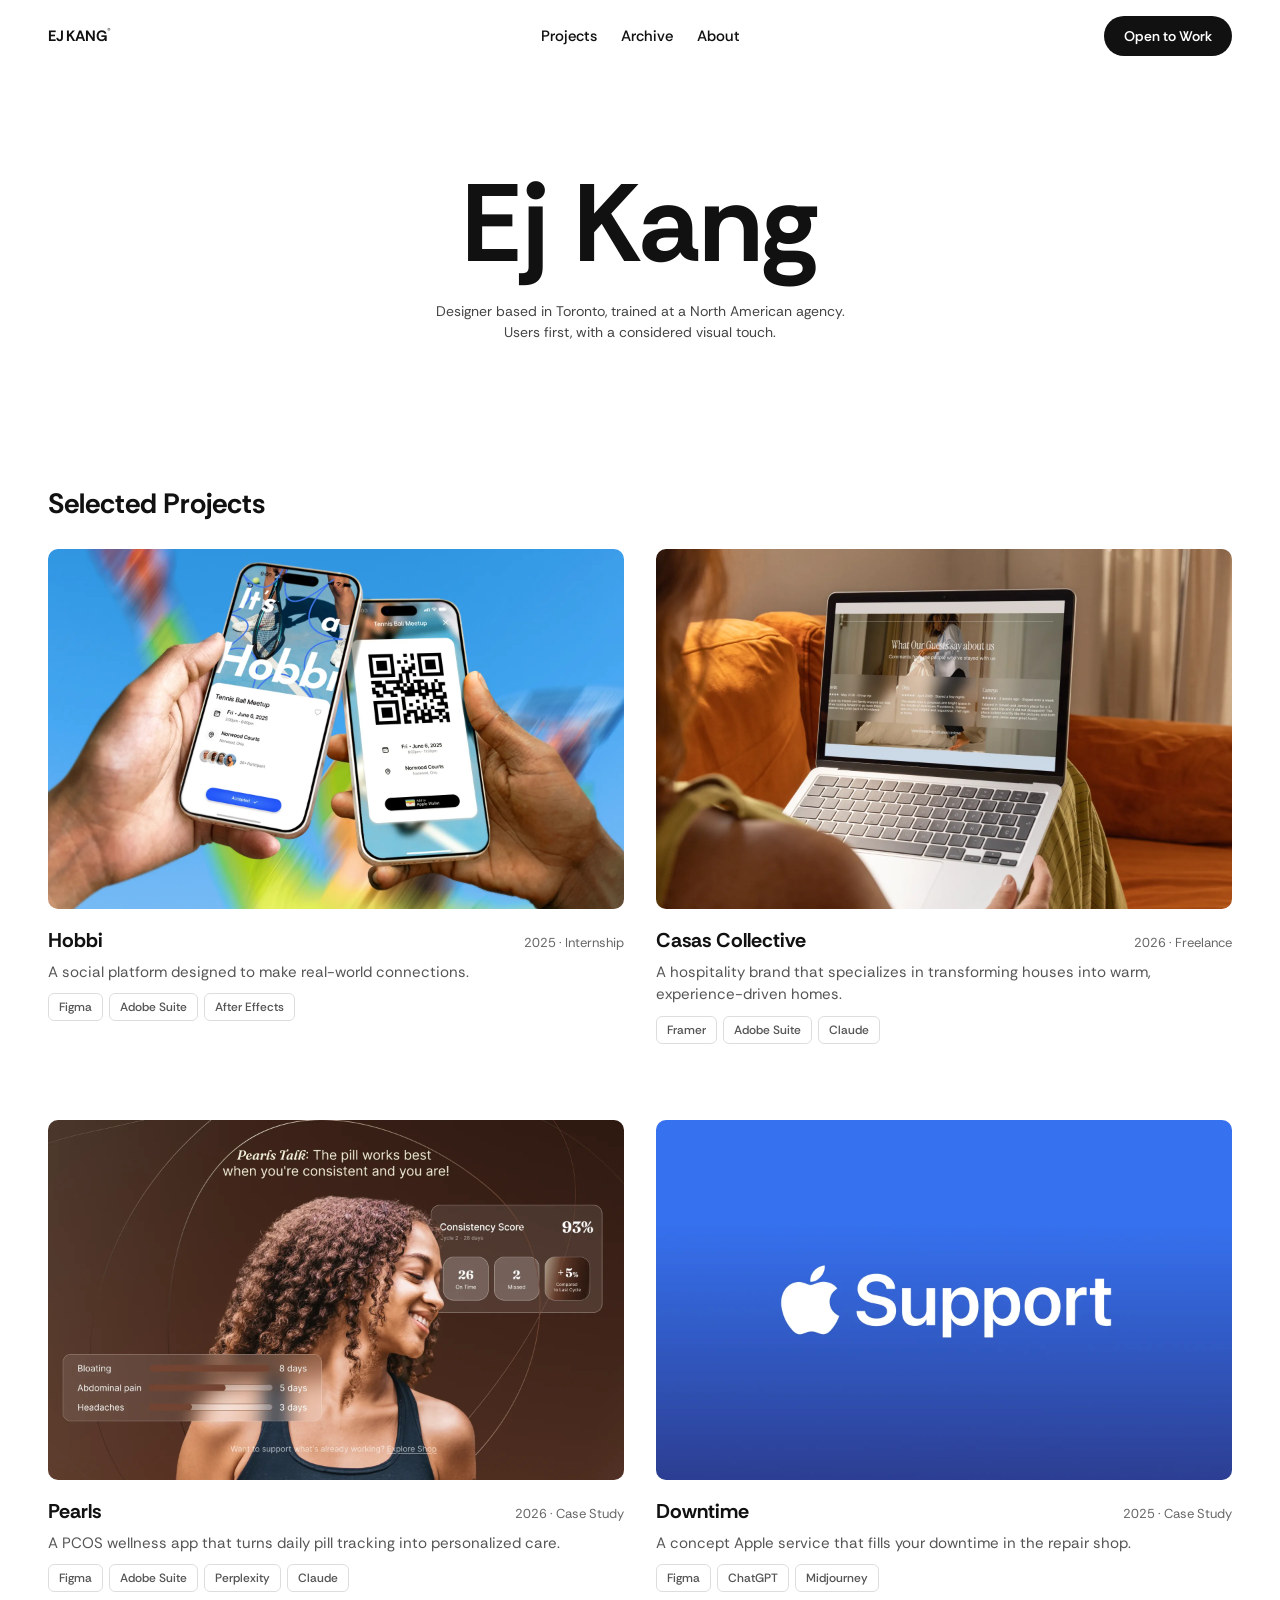
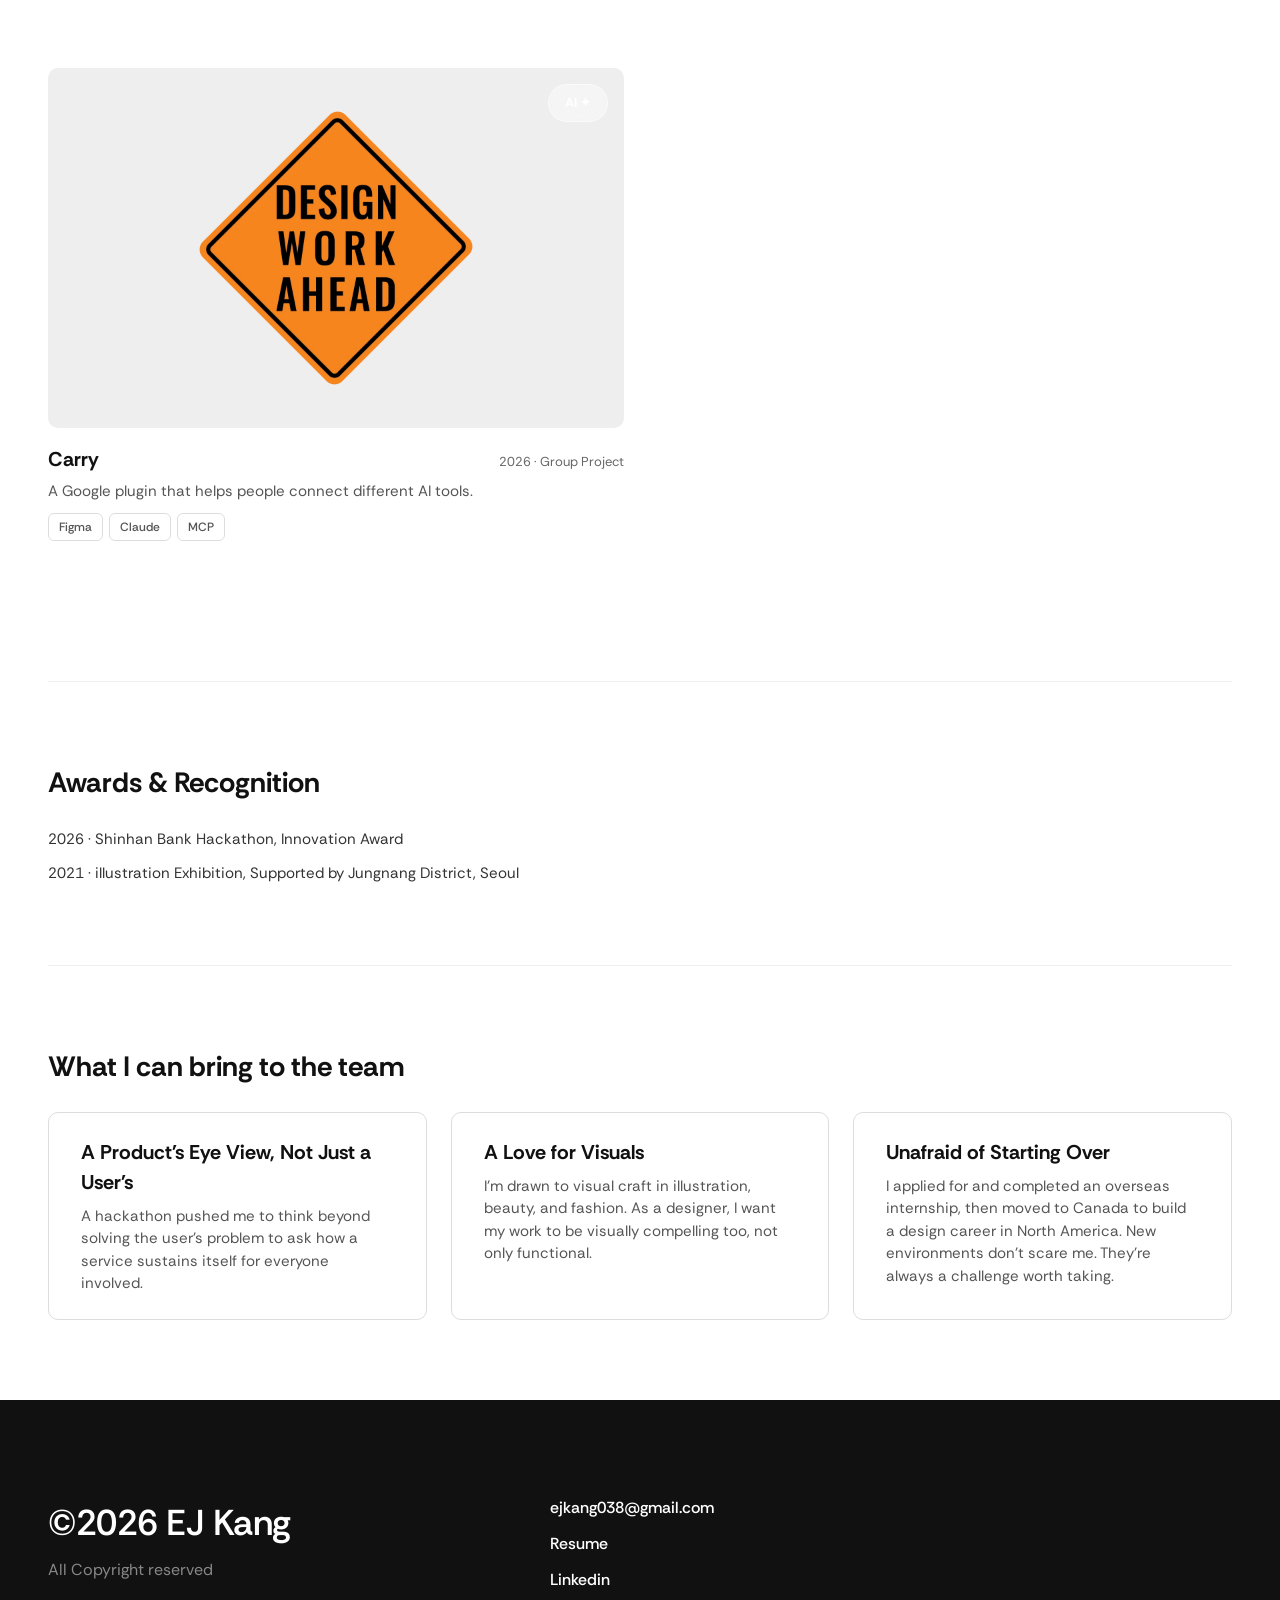
==== commit 4d197e9b: "Add Archive page and remove the homepage filter tabs - New archive.html: year-by-year accordion (202" ====
--- a/index.html
+++ b/index.html
@@ -21,7 +21,7 @@
 <meta property="og:image:height" content="630">
 <meta name="twitter:card" content="summary_large_image">
 <link rel="preload" href="assets/fonts/rethink-sans-latin-var.woff2" as="font" type="font/woff2" crossorigin>
-<link rel="stylesheet" href="css/site.css?v=20261014b">
+<link rel="stylesheet" href="css/site.css?v=20261014c">
 <style>
   /* HERO */
   .hero {
@@ -72,26 +72,6 @@
   .section-header .section-label {
     margin: 0;
   }
-  .filter-tabs {
-    display: flex;
-    gap: 8px;
-  }
-  .filter-tabs .tool {
-    cursor: pointer;
-    user-select: none;
-    border: 1px solid #111;
-    font-size: 14px;
-    font-weight: 600;
-    padding: 11px 20px;
-    border-radius: 100px;
-    background: transparent;
-    color: #111;
-  }
-  .filter-tabs .tool.active {
-    background: rgba(0, 0, 0, 0.1);
-    color: #111;
-    border-color: #111;
-  }
   .projects-grid {
     display: grid;
     grid-template-columns: 1fr 1fr;
@@ -100,40 +80,6 @@
   }
   .project {
     margin-bottom: 60px;
-  }
-  .graphic-gallery {
-    display: block;
-    column-count: 3;
-    column-gap: 16px;
-  }
-  .graphic-gallery img {
-    display: block;
-    width: 100%;
-    height: auto;
-    margin-bottom: 16px;
-    break-inside: avoid;
-    border-radius: 8px;
-    background-color: rgba(0, 0, 0, 0.05);
-    background-image: linear-gradient(100deg, rgba(0,0,0,0) 32%, rgba(0,0,0,0.05) 50%, rgba(0,0,0,0) 68%);
-    background-size: 220% 100%;
-    background-repeat: no-repeat;
-    animation: gallerySkeleton 1.4s ease-in-out infinite;
-  }
-  .graphic-gallery img.loaded {
-    background: none;
-    animation: galleryFadeIn 0.45s ease;
-  }
-  @keyframes gallerySkeleton {
-    from { background-position: 170% 0; }
-    to   { background-position: -70% 0; }
-  }
-  @keyframes galleryFadeIn {
-    from { opacity: 0; }
-    to   { opacity: 1; }
-  }
-  @media (prefers-reduced-motion: reduce) {
-    .graphic-gallery img,
-    .graphic-gallery img.loaded { animation: none; }
   }
   .project-img {
     width: 100%;
@@ -290,10 +236,7 @@
     .hero-tagline { max-width: 100%; }
     .br-mobile { display: inline; }
     .projects-grid { grid-template-columns: 1fr; row-gap: 24px; }
-    /* must stay after .projects-grid: same specificity, later rule wins */
-    .graphic-gallery { column-count: 2; }
     .section-header { flex-direction: column; align-items: flex-start; gap: 12px; margin: 60px 0 16px; }
-    .filter-tabs .tool { font-size: 12px; padding: 8px 14px; }
     .section-label { font-size: 22px; margin: 60px 0 16px; }
     .award-item { font-size: 13px; }
     #awards, #bring { margin-top: 60px; }
@@ -313,7 +256,7 @@
     </div>
     <div class="navlinks">
         <a href="#projects">Projects</a>
-        <a href="#">Archive</a>
+        <a href="archive.html">Archive</a>
         <a href="about.html">About</a>
       </div>
     <div class="nav-right">
@@ -322,7 +265,7 @@
     </div>
     <div class="nav-mobile-menu" id="navMobileMenu">
       <a href="#projects">Projects</a>
-      <a href="#">Archive</a>
+      <a href="archive.html">Archive</a>
       <a href="about.html">About</a>
     </div>
   </nav>
@@ -330,7 +273,7 @@
 
   <section class="hero">
     <div class="hero-row">
-      <h1 class="entry" style="--d:0.05s;"><span class="hero-name" role="button" tabindex="0" aria-label="Ej Kang. Spin"><span class="hero-name-inner">Ej Kang</span></span></span></h1>
+      <h1 class="entry" style="--d:0.05s;"><span class="hero-name" role="button" tabindex="0" aria-label="Ej Kang. Spin"><span class="hero-name-inner">Ej Kang</span></span></h1>
       <p class="hero-tagline entry" style="--d:0.15s;">
         Designer based in Toronto,<br class="br-mobile"> trained at a North&nbsp;American&nbsp;agency.<br>Users first, with a considered visual touch.
       </p>
@@ -340,10 +283,6 @@
   <section id="projects">
     <div class="section-header">
       <h2 class="section-label">Selected Projects</h2>
-      <div class="filter-tabs">
-        <span class="tool active" data-tab="product">Product/UX/UI</span>
-        <span class="tool" data-tab="graphic">Graphic</span>
-      </div>
     </div>
 
     <div class="projects-grid" id="grid-product">
@@ -434,24 +373,6 @@
       </div>
     </div>
     </div>
-
-    <div class="projects-grid graphic-gallery" id="grid-graphic" style="display:none;">
-      <img loading="lazy" decode="async" width="1000" height="1415" src="assets/graphic/graphic-1.webp" alt="Graphic work 1">
-      <img loading="lazy" decode="async" width="1000" height="1540" src="assets/graphic/graphic-2.webp" alt="Graphic work 2">
-      <img loading="lazy" decode="async" width="1000" height="1000" src="assets/graphic/graphic-3.webp" alt="Graphic work 3">
-      <img loading="lazy" decode="async" width="1000" height="1000" src="assets/graphic/graphic-4.webp" alt="Graphic work 4">
-      <img loading="lazy" decode="async" width="621" height="878" src="assets/graphic/graphic-5.webp" alt="Graphic work 5">
-      <img loading="lazy" decode="async" width="1000" height="1000" src="assets/graphic/graphic-6.webp" alt="Graphic work 6">
-      <img loading="lazy" decode="async" width="1000" height="1143" src="assets/graphic/graphic-7.webp" alt="Graphic work 7">
-      <img loading="lazy" decode="async" width="525" height="525" src="assets/graphic/graphic-8.webp" alt="Graphic work 8">
-      <img loading="lazy" decode="async" width="525" height="525" src="assets/graphic/graphic-9.webp" alt="Graphic work 9">
-      <img loading="lazy" decode="async" width="834" height="1194" src="assets/graphic/graphic-10.webp" alt="Graphic work 10">
-      <img loading="lazy" decode="async" width="1000" height="1328" src="assets/graphic/graphic-11.webp" alt="Graphic work 11">
-      <img loading="lazy" decode="async" width="1000" height="1327" src="assets/graphic/graphic-12.webp" alt="Graphic work 12">
-      <img loading="lazy" decode="async" width="1000" height="1416" src="assets/graphic/graphic-13.webp" alt="Graphic work 13">
-      <img loading="lazy" decode="async" width="1000" height="1000" src="assets/graphic/graphic-14.webp" alt="Graphic work 14">
-      <img loading="lazy" decode="async" width="1000" height="1414" src="assets/graphic/graphic-15.webp" alt="Graphic work 15">
-    </div>
   </section>
 
   <section id="awards">
@@ -502,23 +423,6 @@
 </footer>
 
 <script>
-  const filterTabs = document.querySelectorAll('.filter-tabs .tool');
-  const filterGrids = {
-    product: document.getElementById('grid-product'),
-    graphic: document.getElementById('grid-graphic')
-  };
-  const filterDisplay = { product: 'grid', graphic: 'block' };
-  filterTabs.forEach(function(tab) {
-    tab.addEventListener('click', function() {
-      filterTabs.forEach(function(t) { t.classList.remove('active'); });
-      tab.classList.add('active');
-      Object.keys(filterGrids).forEach(function(key) {
-        filterGrids[key].style.display = (key === tab.dataset.tab) ? filterDisplay[key] : 'none';
-      });
-      if (window.setScrollContext) setScrollContext('home-' + tab.dataset.tab);
-    });
-  });
-
   // Carry card shakes on click (no detail page yet)
   var carryShake = document.getElementById('carry-shake');
   if (carryShake) {
@@ -534,6 +438,6 @@
   }
 </script>
 
-<script src="js/site.js?v=20261014b"></script>
+<script src="js/site.js?v=20261014c"></script>
 </body>
 </html>
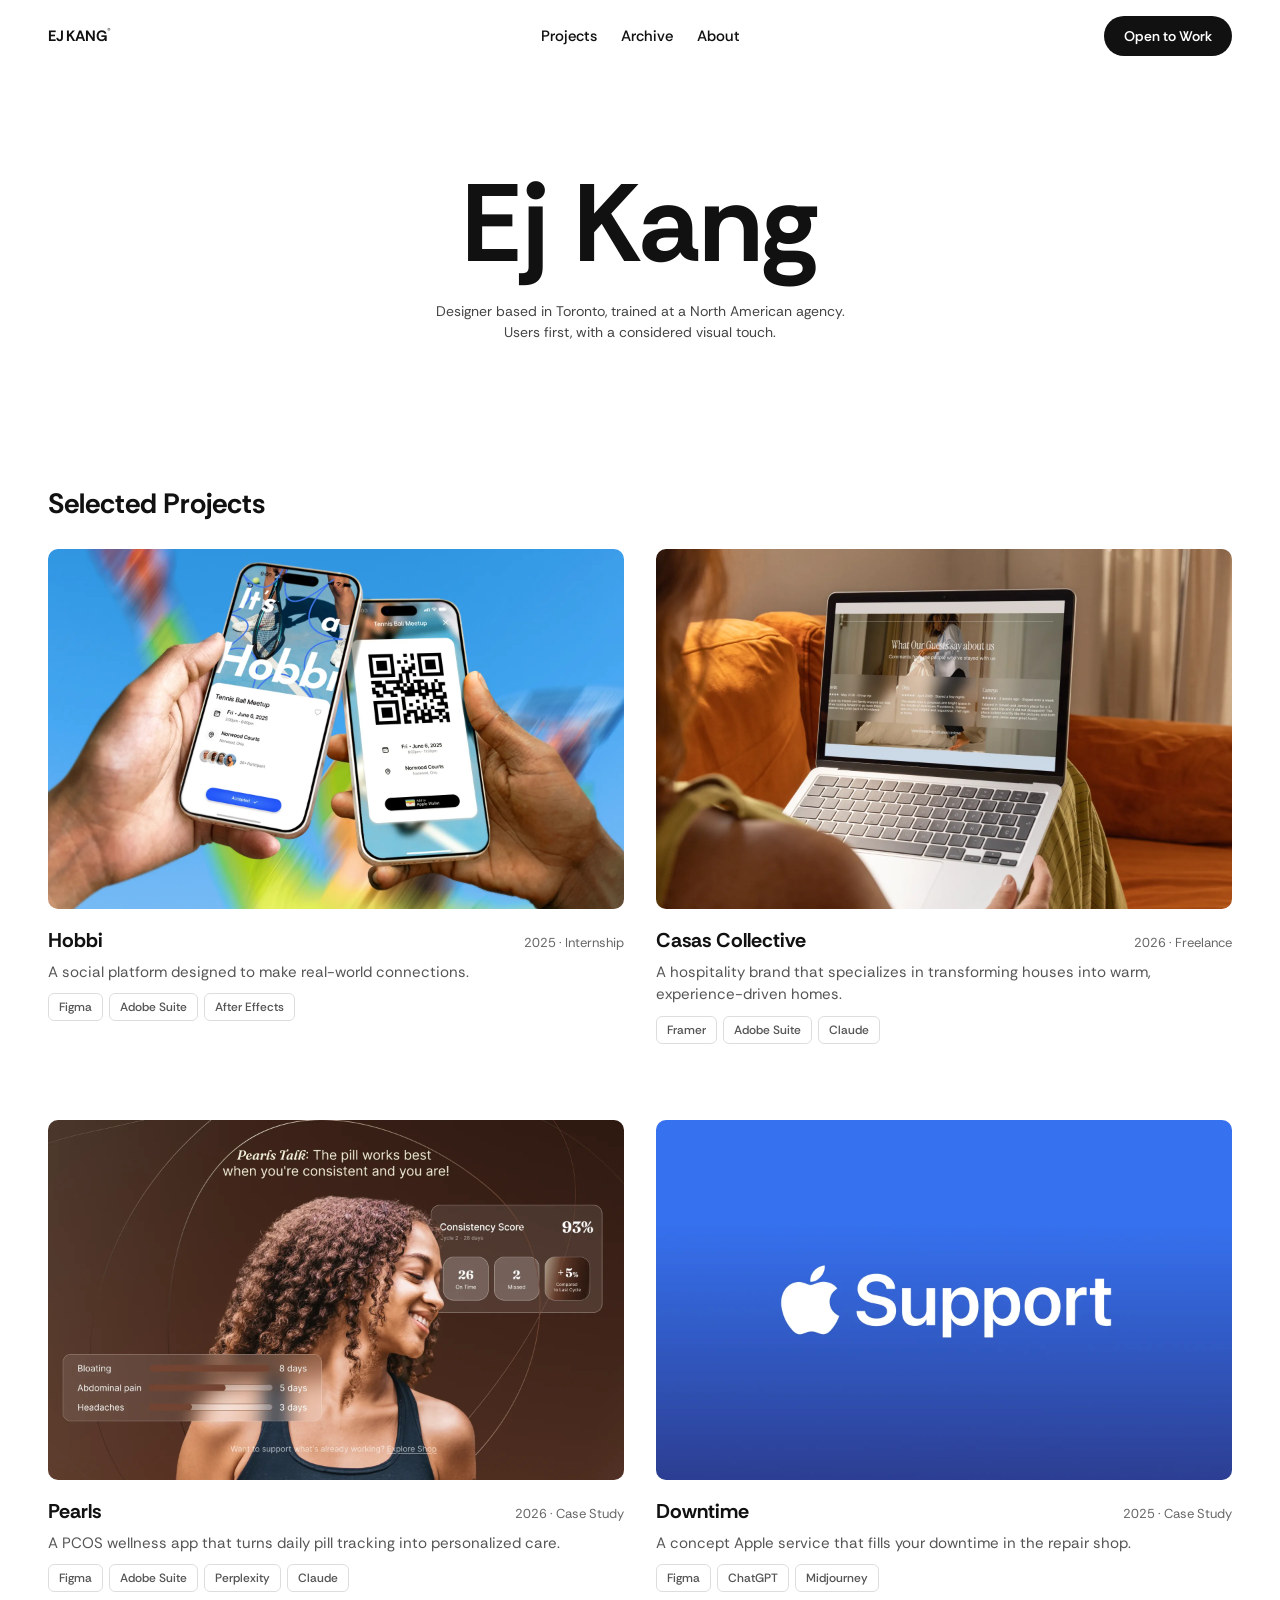
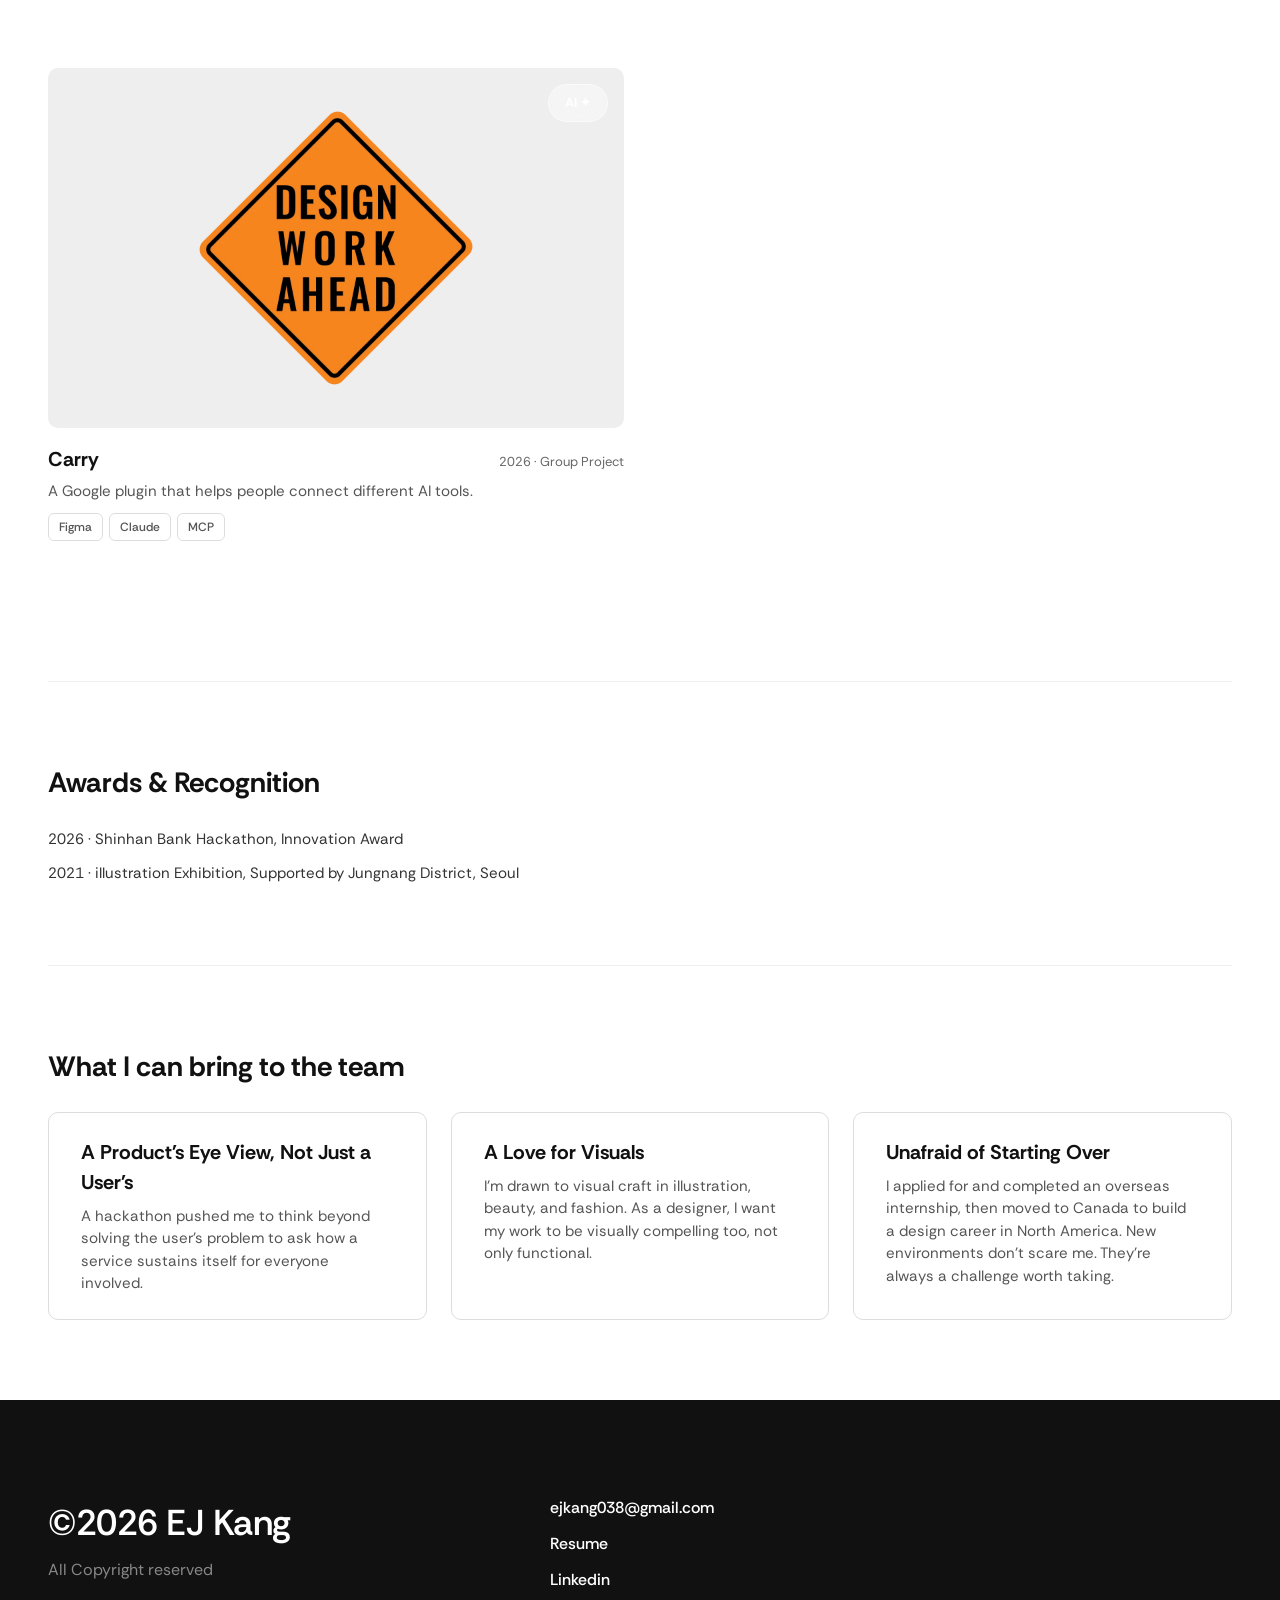
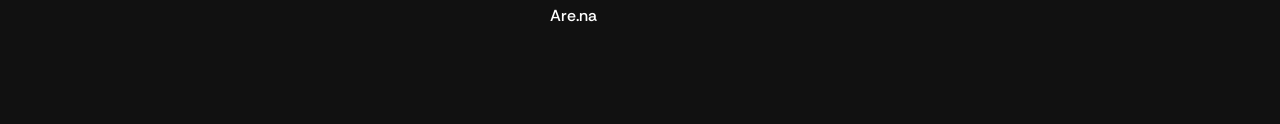
==== commit 5dffb61d: "Add Are.na link to footer on all pages Co-Authored-By: Claude Opus 5.5 <noreply@anthropic.com>" ====
--- a/index.html
+++ b/index.html
@@ -417,6 +417,7 @@
         <a href="mailto:ejkang038@gmail.com" data-umami-event="external-link" data-umami-event-link="email">ejkang038@gmail.com</a>
         <a href="https://docs.google.com/document/d/1tygZGHCwR9sJoc2kIixEkGQdjlFJI0BtpjXjynefcQQ/edit?usp=sharing" target="_blank" rel="noopener" data-umami-event="resume-click">Resume</a>
         <a href="https://www.linkedin.com/in/ejkang085333" target="_blank" rel="noopener" data-umami-event="external-link" data-umami-event-link="linkedin">Linkedin</a>
+        <a href="https://www.are.na/ejk" target="_blank" rel="noopener" data-umami-event="external-link" data-umami-event-link="arena">Are.na</a>
       </div>
     </section>
   </div>
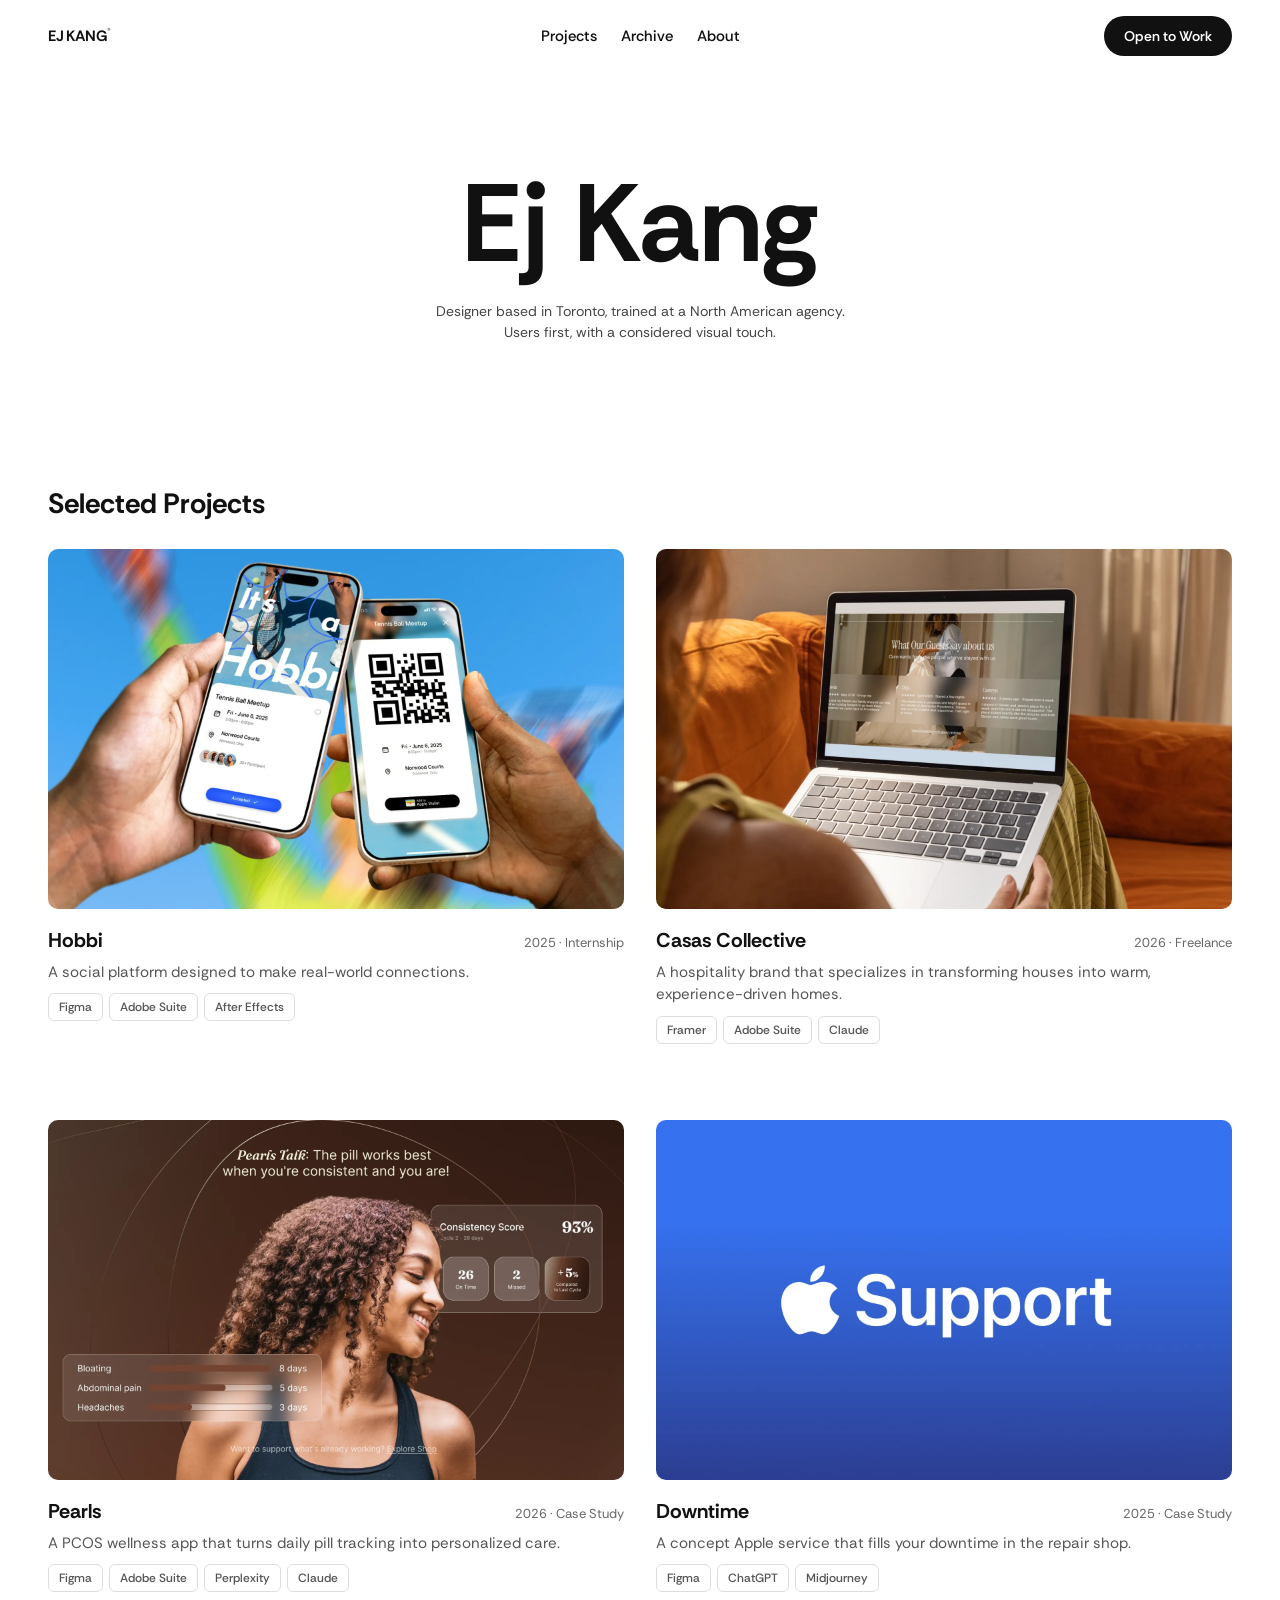
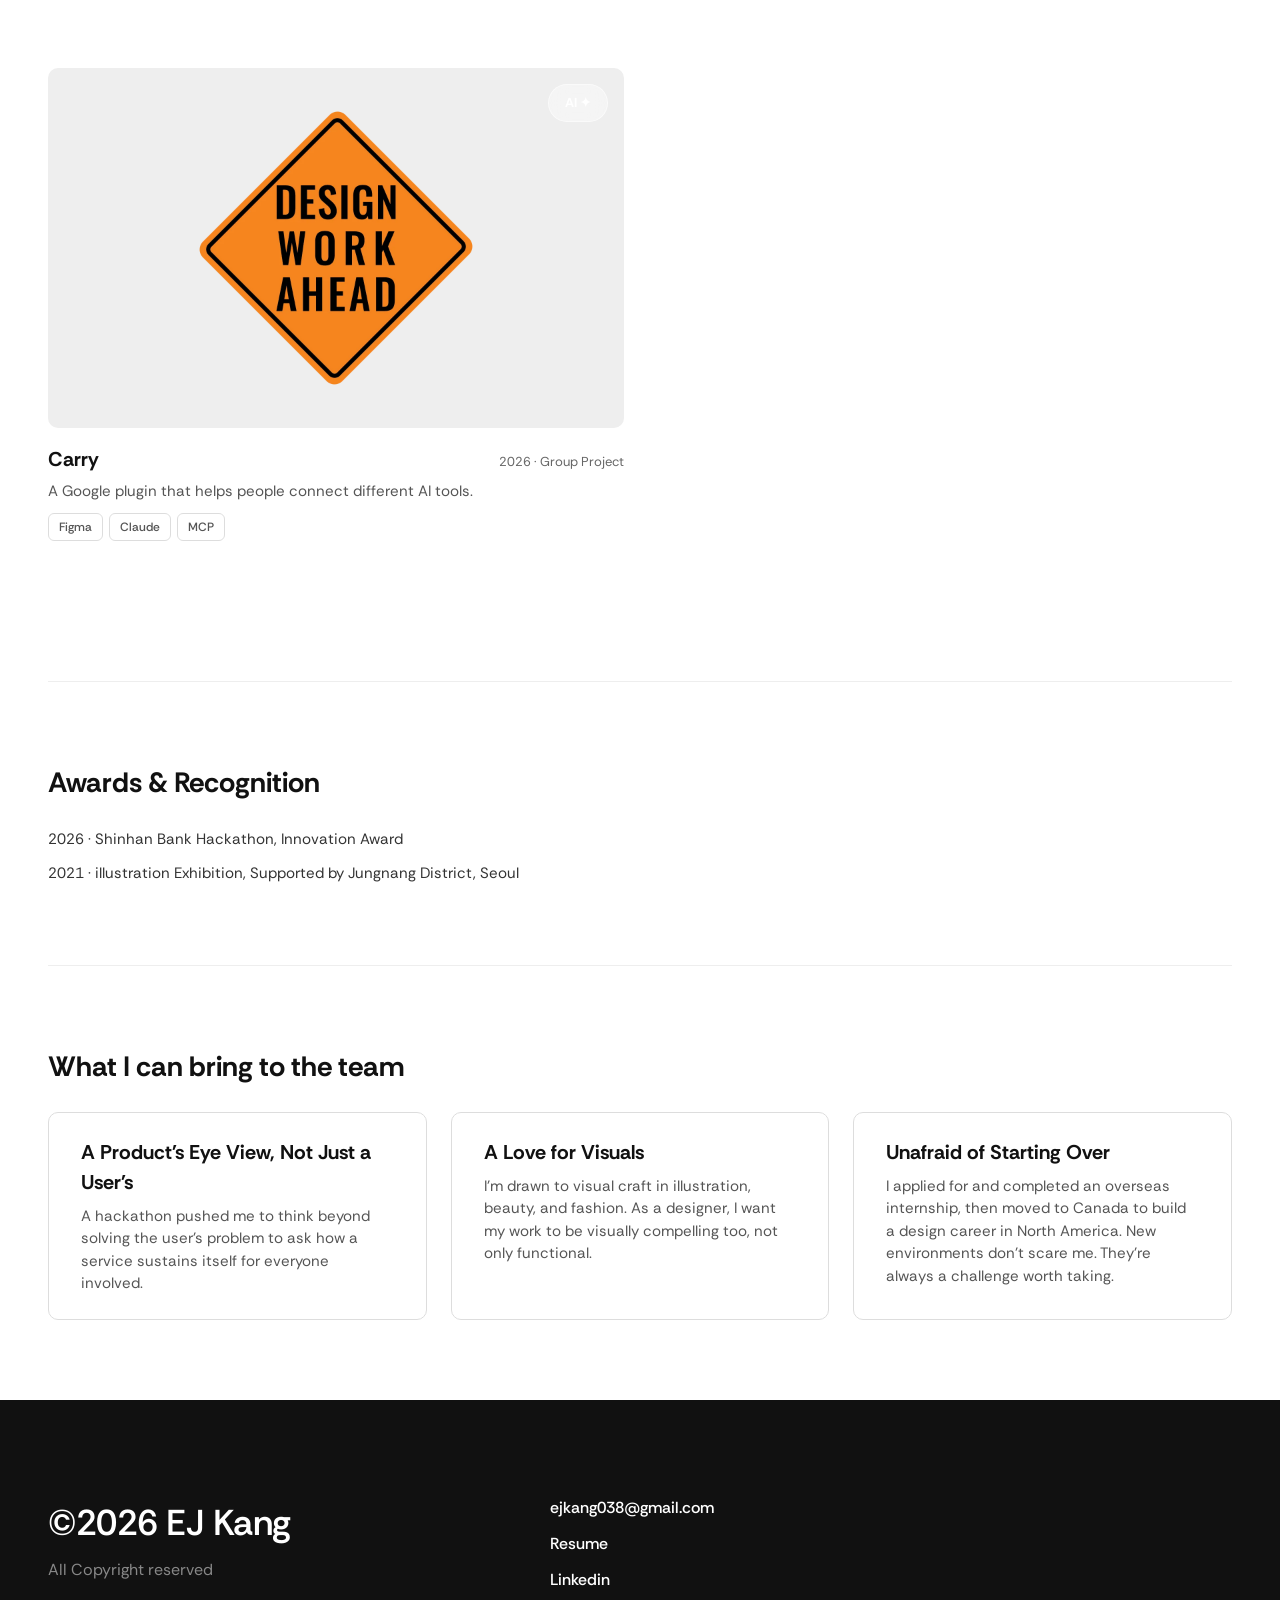
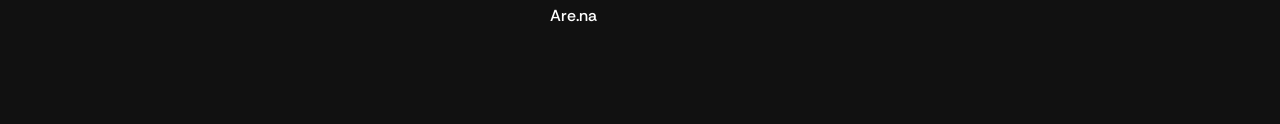
==== commit f62a300e: "Rework scroll reveal: per-item reveals, ordered stagger, calmer detail pages - Reveal each image, ca" ====
--- a/index.html
+++ b/index.html
@@ -1,6 +1,7 @@
 <!DOCTYPE html>
 <html lang="en">
 <head>
+<script>document.documentElement.classList.add('js')</script>
 <!-- Umami -->
 <script defer src="https://cloud.umami.is/script.js" data-website-id="9243c5bb-2964-4103-bc8a-e9dfcaadfc21"></script>
 <link rel="icon" href="favicon.ico" sizes="any">
@@ -21,7 +22,7 @@
 <meta property="og:image:height" content="630">
 <meta name="twitter:card" content="summary_large_image">
 <link rel="preload" href="assets/fonts/rethink-sans-latin-var.woff2" as="font" type="font/woff2" crossorigin>
-<link rel="stylesheet" href="css/site.css?v=20261014c">
+<link rel="stylesheet" href="css/site.css?v=20261020f">
 <style>
   /* HERO */
   .hero {
@@ -179,6 +180,7 @@
     display: flex;
     gap: 24px;
     overflow-x: auto;
+    overflow-y: hidden; /* clip the reveal slide instead of flashing a vertical scrollbar */
   }
   .bring-item {
     border: 1px solid #ddd;
@@ -288,7 +290,7 @@
     <div class="projects-grid" id="grid-product">
     <div class="project reveal">
       <a href="hobbi.html" class="img-wrap" style="text-decoration:none;color:inherit;display:block;" data-umami-event="project-click" data-umami-event-project="Hobbi">
-        <div class="project-img"><img fetchpriority="high" decode="async" width="1920" height="1080" src="assets/hobbi/hobbi-hero.webp" alt="Hobbi: two phones showing a tennis meetup event and QR ticket"></div>
+        <div class="project-img"><img fetchpriority="high" decoding="async" width="1920" height="1080" src="assets/hobbi/hobbi-hero.webp" alt="Hobbi: two phones showing a tennis meetup event and QR ticket"></div>
         <div class="img-overlay">UI · BX</div>
       </a>
       <div class="title-row">
@@ -305,7 +307,7 @@
 
     <div class="project reveal">
       <a href="casas-collective.html" class="img-wrap" style="text-decoration:none;color:inherit;display:block;" data-umami-event="project-click" data-umami-event-project="Casas Collective">
-        <div class="project-img"><img loading="lazy" decode="async" width="1920" height="1080" src="assets/casas/casas-thumb.webp" alt="Casas Collective" style="width:100%;height:100%;object-fit:cover;display:block;"></div>
+        <div class="project-img"><img loading="lazy" decoding="async" width="1920" height="1080" src="assets/casas/casas-thumb.webp" alt="Casas Collective" style="width:100%;height:100%;object-fit:cover;display:block;"></div>
         <div class="img-overlay">Web · UXUI · BX</div>
       </a>
       <div class="title-row">
@@ -322,7 +324,7 @@
 
     <div class="project reveal">
       <a href="pearls.html" class="img-wrap" style="text-decoration:none;color:inherit;display:block;" data-umami-event="project-click" data-umami-event-project="Pearls">
-        <div class="project-img"><img loading="lazy" decode="async" width="1920" height="1080" src="assets/pearls/pearls-thumb.webp" alt="Pearls: wordmark on a deep brown background"></div>
+        <div class="project-img"><img loading="lazy" decoding="async" width="1920" height="1080" src="assets/pearls/pearls-thumb.webp" alt="Pearls: wordmark on a deep brown background"></div>
         <div class="img-overlay">Product · UXUI</div>
       </a>
       <div class="title-row">
@@ -340,7 +342,7 @@
 
     <div class="project reveal">
       <a href="downtime.html" class="img-wrap" style="text-decoration:none;color:inherit;display:block;" data-umami-event="project-click" data-umami-event-project="Downtime">
-        <div class="project-img"><img loading="lazy" decode="async" width="1920" height="1080" src="assets/downtime/downtime-thumb.webp" alt="Downtime" style="width:100%;height:100%;object-fit:cover;display:block;"></div>
+        <div class="project-img"><img loading="lazy" decoding="async" width="1920" height="1080" src="assets/downtime/downtime-thumb.webp" alt="Downtime" style="width:100%;height:100%;object-fit:cover;display:block;"></div>
         <div class="img-overlay">UX · UI</div>
       </a>
       <div class="title-row">
@@ -357,7 +359,7 @@
 
     <div class="project reveal">
       <div class="img-wrap" id="carry-shake" style="cursor:pointer;">
-        <div class="project-img"><img loading="lazy" decode="async" width="1920" height="1080" src="assets/carry/carry-thumb.webp" alt="Carry" style="width:100%;height:100%;object-fit:cover;display:block;"></div>
+        <div class="project-img"><img loading="lazy" decoding="async" width="1920" height="1080" src="assets/carry/carry-thumb.webp" alt="Carry" style="width:100%;height:100%;object-fit:cover;display:block;"></div>
         <div class="img-overlay">Product · BX</div>
         <div class="ribbon">AI ✦</div>
       </div>
@@ -378,8 +380,8 @@
   <section id="awards">
     <h2 class="section-label reveal">Awards & Recognition</h2>
     <div class="award-list">
-      <div class="award-item">2026 · Shinhan Bank Hackathon, Innovation Award</div>
-      <div class="award-item">2021 · illustration Exhibition, Supported by Jungnang District, Seoul</div>
+      <div class="award-item reveal">2026 · Shinhan Bank Hackathon, Innovation Award</div>
+      <div class="award-item reveal">2021 · illustration Exhibition, Supported by Jungnang District, Seoul</div>
     </div>
   </section>
 
@@ -387,17 +389,17 @@
     <h2 class="section-label reveal">What I can bring to the team</h2>
 
     <div class="bring-scroll">
-    <div class="bring-item">
+    <div class="bring-item reveal">
       <div class="bring-title">A Product's Eye View, Not Just a User's</div>
       <p class="bring-desc">A hackathon pushed me to think beyond solving the user's problem to ask how a service sustains itself for everyone involved.</p>
     </div>
 
-    <div class="bring-item">
+    <div class="bring-item reveal">
       <div class="bring-title">A Love for Visuals</div>
       <p class="bring-desc">I'm drawn to visual craft in illustration, beauty, and fashion. As a designer, I want my work to be visually compelling too, not only functional.</p>
     </div>
 
-    <div class="bring-item">
+    <div class="bring-item reveal">
       <div class="bring-title">Unafraid of Starting Over</div>
       <p class="bring-desc">I applied for and completed an overseas internship, then moved to Canada to build a design career in North America. New environments don't scare me. They're always a challenge worth taking.</p>
     </div>
@@ -439,6 +441,6 @@
   }
 </script>
 
-<script src="js/site.js?v=20261014c"></script>
+<script src="js/site.js?v=20261020f"></script>
 </body>
 </html>
--- a/css/site.css
+++ b/css/site.css
@@ -121,15 +121,24 @@
 /* Button press feedback */
 .nav-cta, .nav-plus-mobile { transition: background 0.2s ease, transform 0.12s ease; }
 .nav-cta:active, .nav-plus-mobile:active { transform: scale(0.95); }
-/* Scroll reveal */
-.reveal { opacity: 0; transform: translateY(20px); transition: opacity 0.6s ease, transform 0.6s ease; }
-.reveal.in { opacity: 1; transform: translateY(0); }
+/* Scroll reveal: hidden start only when JS is on (the <head> adds .js), so JS-off visitors see everything.
+   shortcut: if site.js itself fails to load, .entry/.reveal stay hidden; same-origin file, so accepted
+   Moves with `translate`, not `transform`, so it never fights an element's own transform (.detail-nav centering, card hover).
+   --reveal-dur is read by js/site.js too; keep it in seconds. */
+:root { --reveal-dur: 1.4s; --reveal-dist: 24px; --reveal-dist-media: 12px; --reveal-ease: cubic-bezier(0.22, 1, 0.36, 1); }
+/* photos and videos rise half as far as text */
+.detail-hero-img, .gallery-img, .hscroll-item, .graphic-gallery img { --reveal-dist: var(--reveal-dist-media); }
+/* desktop detail hero is the LCP image and always on the first screen: never hidden, not even before JS runs */
+@media (min-width: 901px) { .js .detail-hero-img.reveal { opacity: 1; translate: none; transition: none; } }
+.js .reveal { opacity: 0; translate: 0 var(--reveal-dist); transition: opacity var(--reveal-dur) var(--reveal-ease), translate var(--reveal-dur) var(--reveal-ease); }
+.reveal.in { opacity: 1; translate: 0 0; }
 /* Page entry fade */
-.entry { opacity: 0; transform: translateY(16px); }
-.entry.play { animation: entryFadeUp 0.6s ease forwards; animation-delay: var(--d, 0s); }
+.js .entry { opacity: 0; transform: translateY(16px); }.entry.play { animation: entryFadeUp 0.6s ease forwards; animation-delay: var(--d, 0s); }
 @keyframes entryFadeUp { to { opacity: 1; transform: translateY(0); } }
 @media (prefers-reduced-motion: reduce) {
-  .reveal, .entry { opacity: 1 !important; transform: none !important; transition: none !important; animation: none !important; }
+  .reveal, .entry { opacity: 1 !important; transition: none !important; animation: none !important; }
+  .reveal { translate: none !important; }
+  .entry { transform: none !important; }
   .navlinks a::after, .bottom-links a::after { transition: none; }
   .cta-stack, .nav-cta.sized, .detail-arrow, .cd-pl { transition: none; }
 }
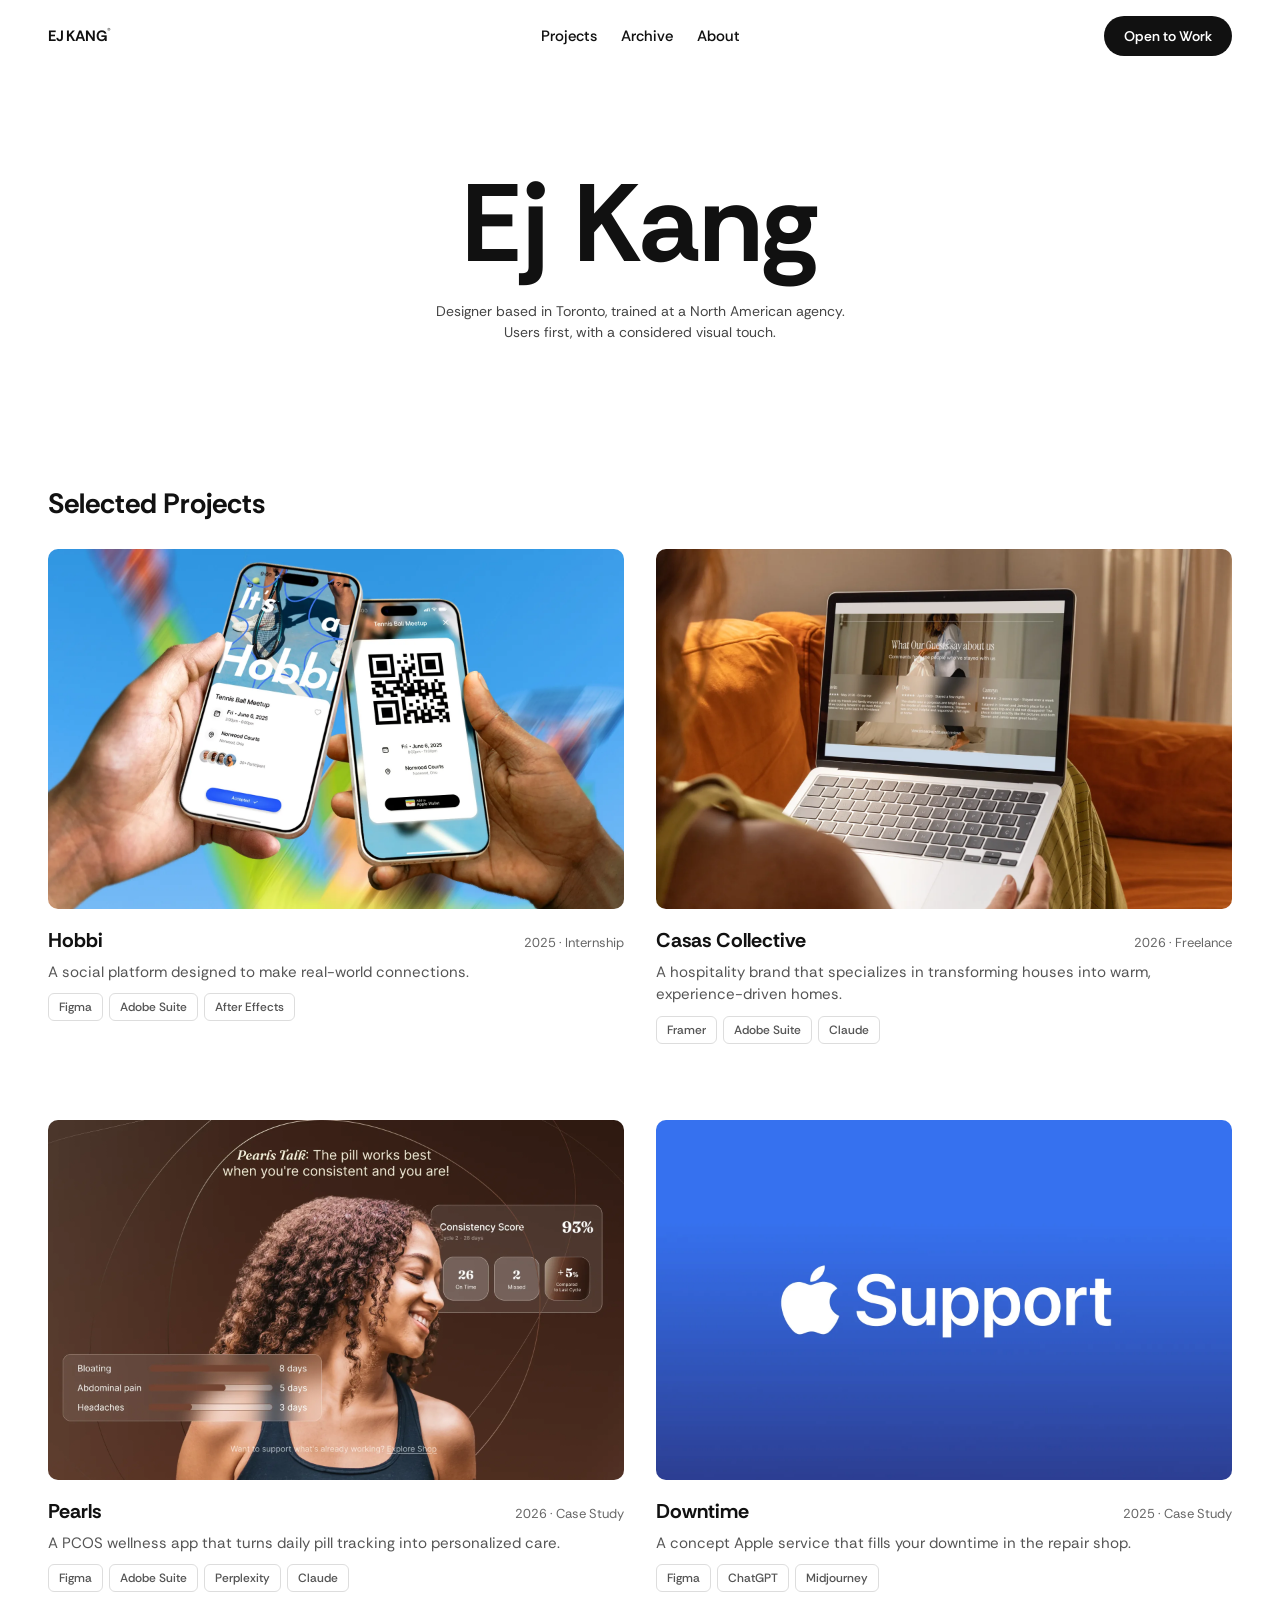
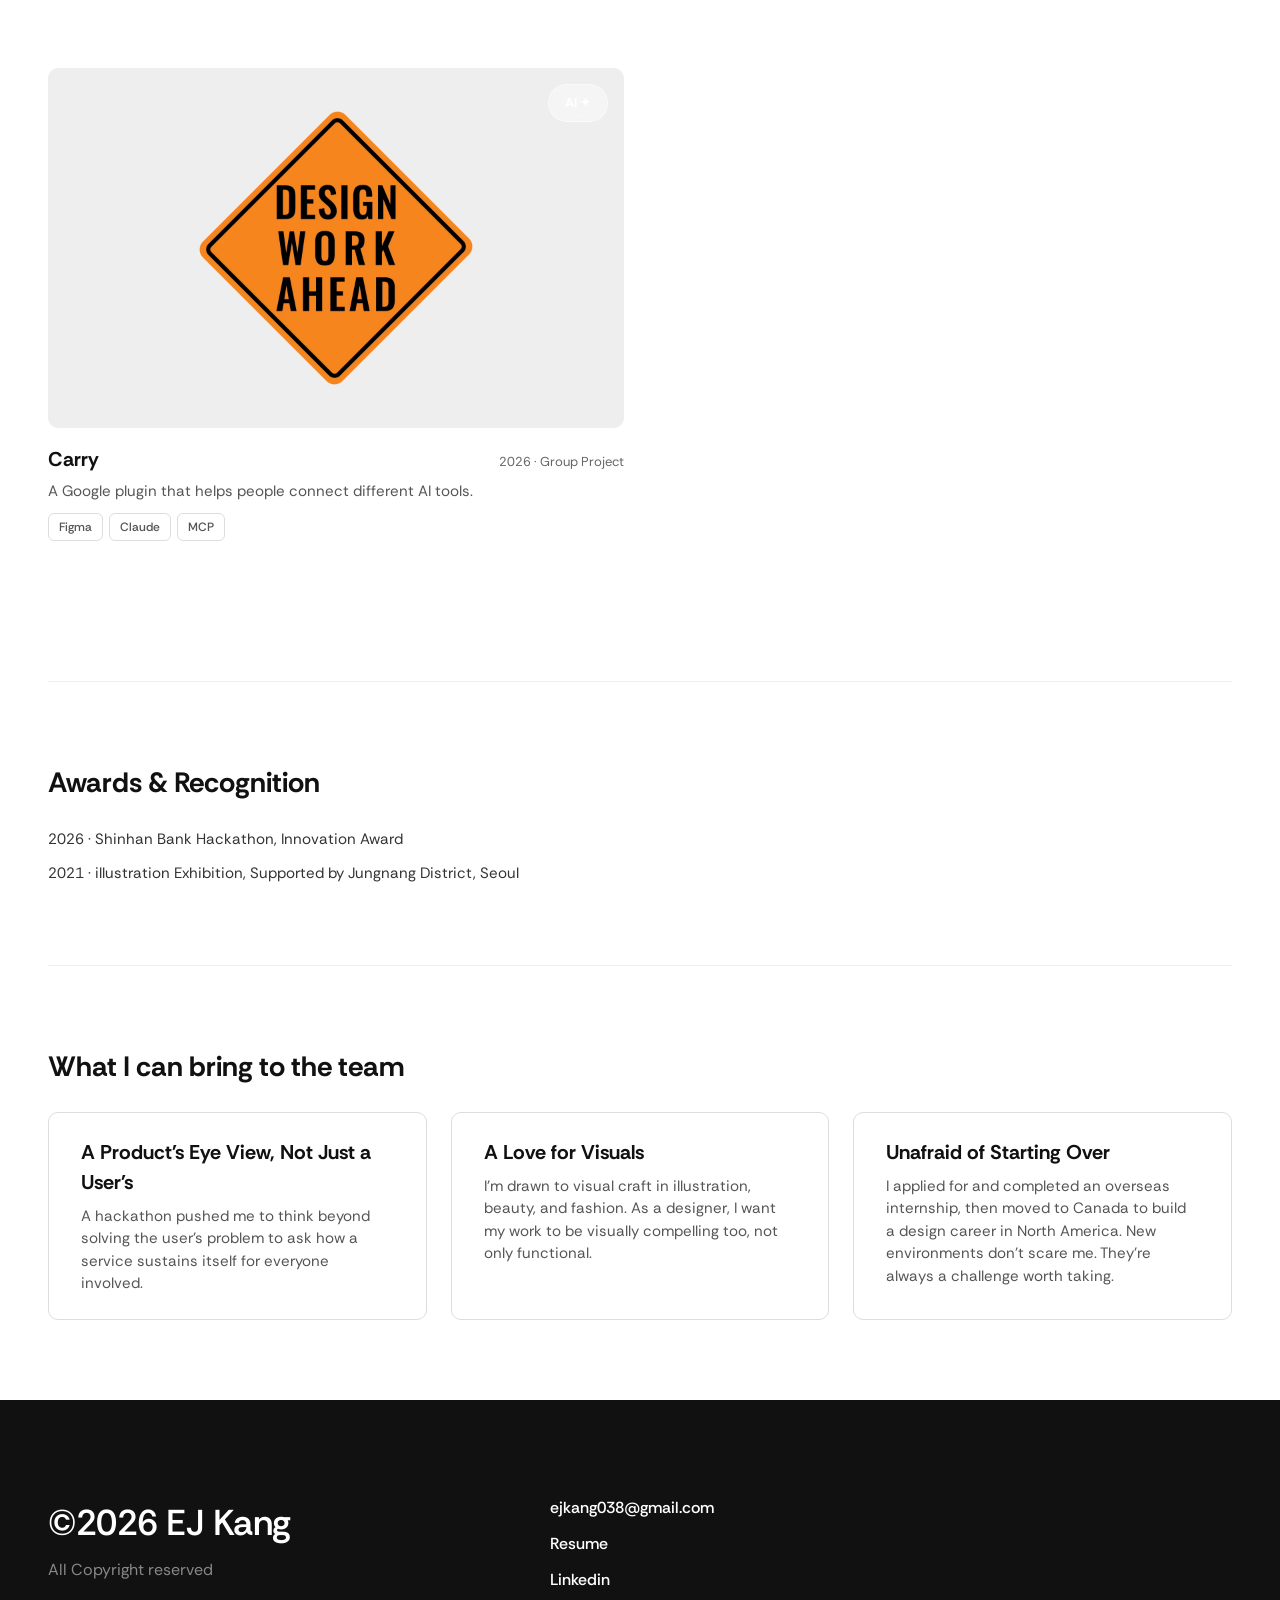
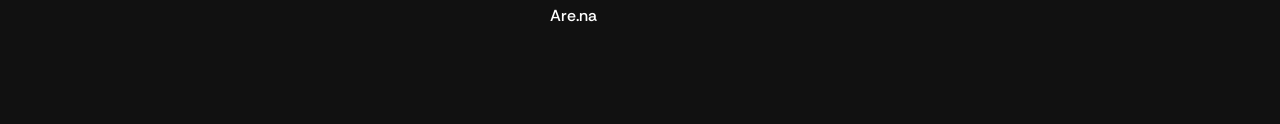
==== commit 839d7085: "Slow down the Archive gallery reveal only - Add --reveal-dur-gallery (1.4x the shared --reveal-dur, " ====
--- a/index.html
+++ b/index.html
@@ -22,7 +22,7 @@
 <meta property="og:image:height" content="630">
 <meta name="twitter:card" content="summary_large_image">
 <link rel="preload" href="assets/fonts/rethink-sans-latin-var.woff2" as="font" type="font/woff2" crossorigin>
-<link rel="stylesheet" href="css/site.css?v=20261020f">
+<link rel="stylesheet" href="css/site.css?v=20261020g">
 <style>
   /* HERO */
   .hero {
@@ -441,6 +441,6 @@
   }
 </script>
 
-<script src="js/site.js?v=20261020f"></script>
+<script src="js/site.js?v=20261020g"></script>
 </body>
 </html>
--- a/css/site.css
+++ b/css/site.css
@@ -124,8 +124,10 @@
 /* Scroll reveal: hidden start only when JS is on (the <head> adds .js), so JS-off visitors see everything.
    shortcut: if site.js itself fails to load, .entry/.reveal stay hidden; same-origin file, so accepted
    Moves with `translate`, not `transform`, so it never fights an element's own transform (.detail-nav centering, card hover).
-   --reveal-dur is read by js/site.js too; keep it in seconds. */
-:root { --reveal-dur: 1.4s; --reveal-dist: 24px; --reveal-dist-media: 12px; --reveal-ease: cubic-bezier(0.22, 1, 0.36, 1); }
+   js/site.js reads each element's computed transition-duration, so per-element --reveal-dur overrides just work. */
+:root { --reveal-dur: 1.4s; --reveal-dur-gallery: calc(var(--reveal-dur) * 1.4); --reveal-dist: 24px; --reveal-dist-media: 12px; --reveal-ease: cubic-bezier(0.22, 1, 0.36, 1); }
+/* archive Graphic Work images reveal slower than everything else */
+.graphic-gallery img { --reveal-dur: var(--reveal-dur-gallery); }
 /* photos and videos rise half as far as text */
 .detail-hero-img, .gallery-img, .hscroll-item, .graphic-gallery img { --reveal-dist: var(--reveal-dist-media); }
 /* desktop detail hero is the LCP image and always on the first screen: never hidden, not even before JS runs */
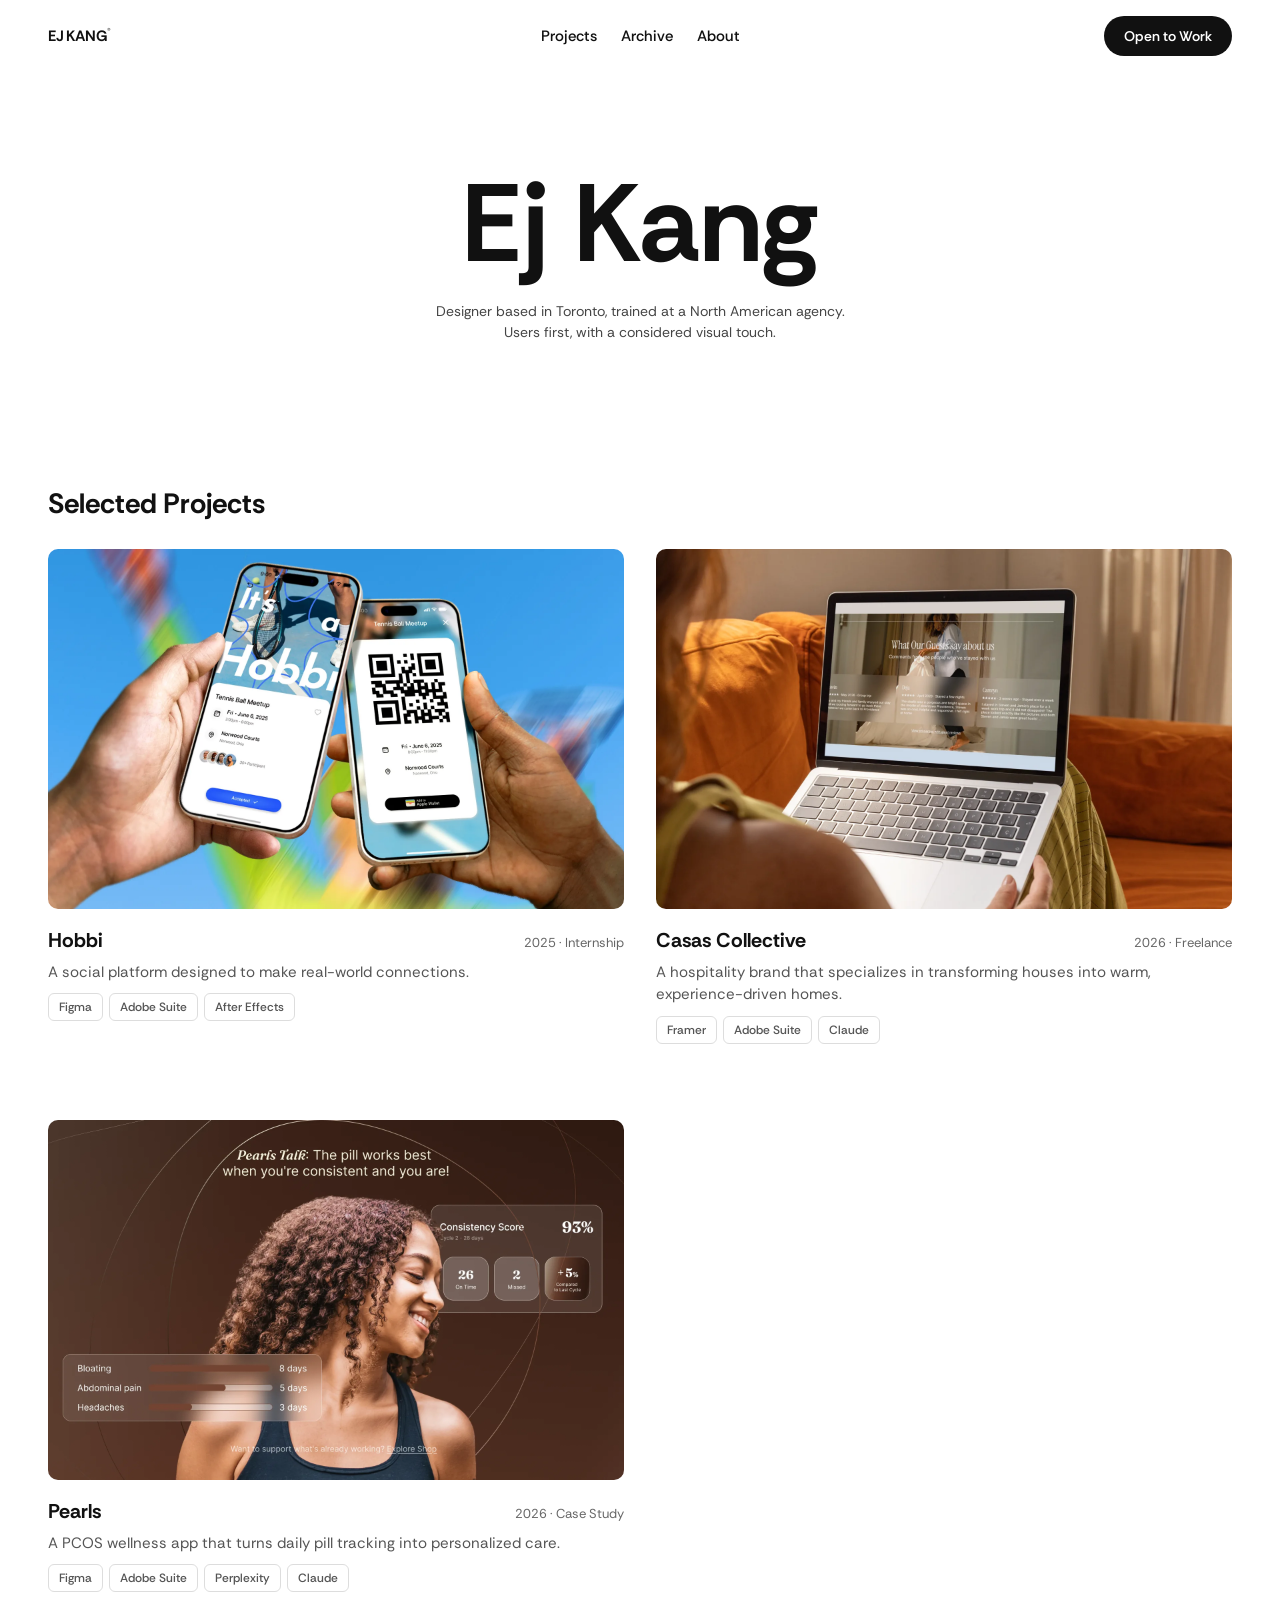
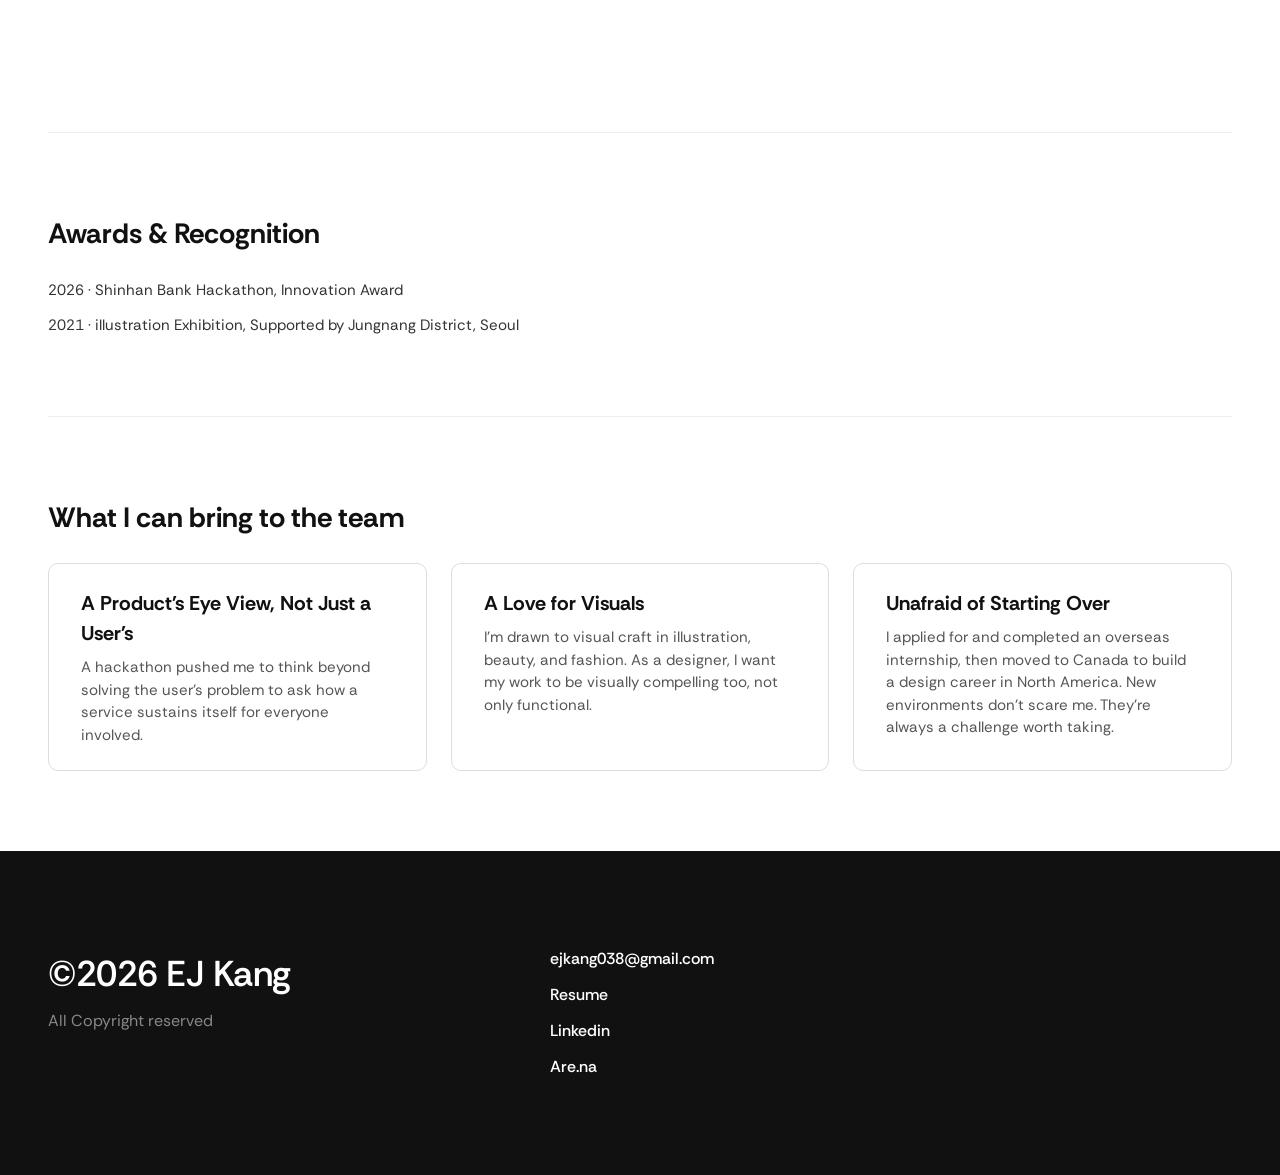
==== commit 71387c92: "Hide Downtime and Carry from the site Co-Authored-By: Claude Opus 5.5 <noreply@anthropic.com>" ====
--- a/index.html
+++ b/index.html
@@ -340,6 +340,7 @@
       </div>
     </div>
 
+    <!-- Hidden for now: Downtime, Carry (remove this comment to restore)
     <div class="project reveal">
       <a href="downtime.html" class="img-wrap" style="text-decoration:none;color:inherit;display:block;" data-umami-event="project-click" data-umami-event-project="Downtime">
         <div class="project-img"><img loading="lazy" decoding="async" width="1920" height="1080" src="assets/downtime/downtime-thumb.webp" alt="Downtime" style="width:100%;height:100%;object-fit:cover;display:block;"></div>
@@ -374,6 +375,7 @@
         <span class="tool">MCP</span>
       </div>
     </div>
+    -->
     </div>
   </section>
 
